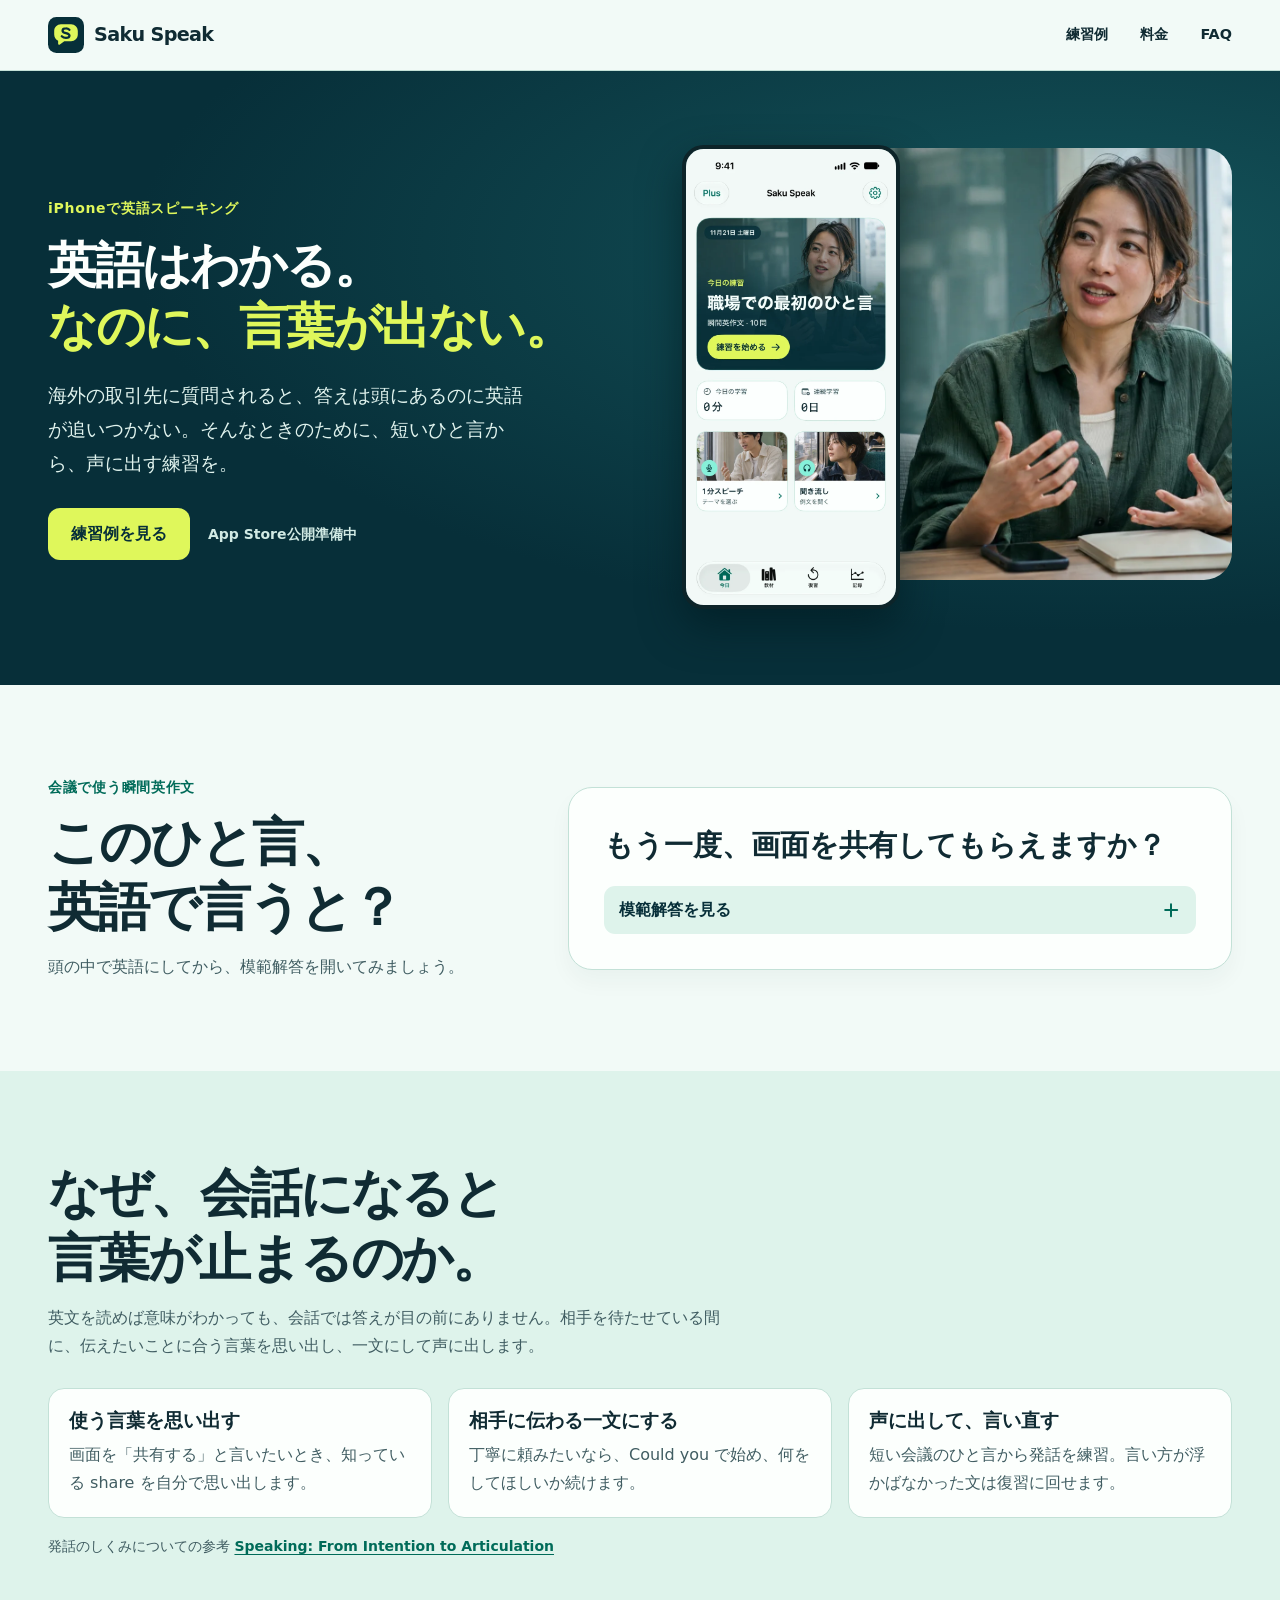
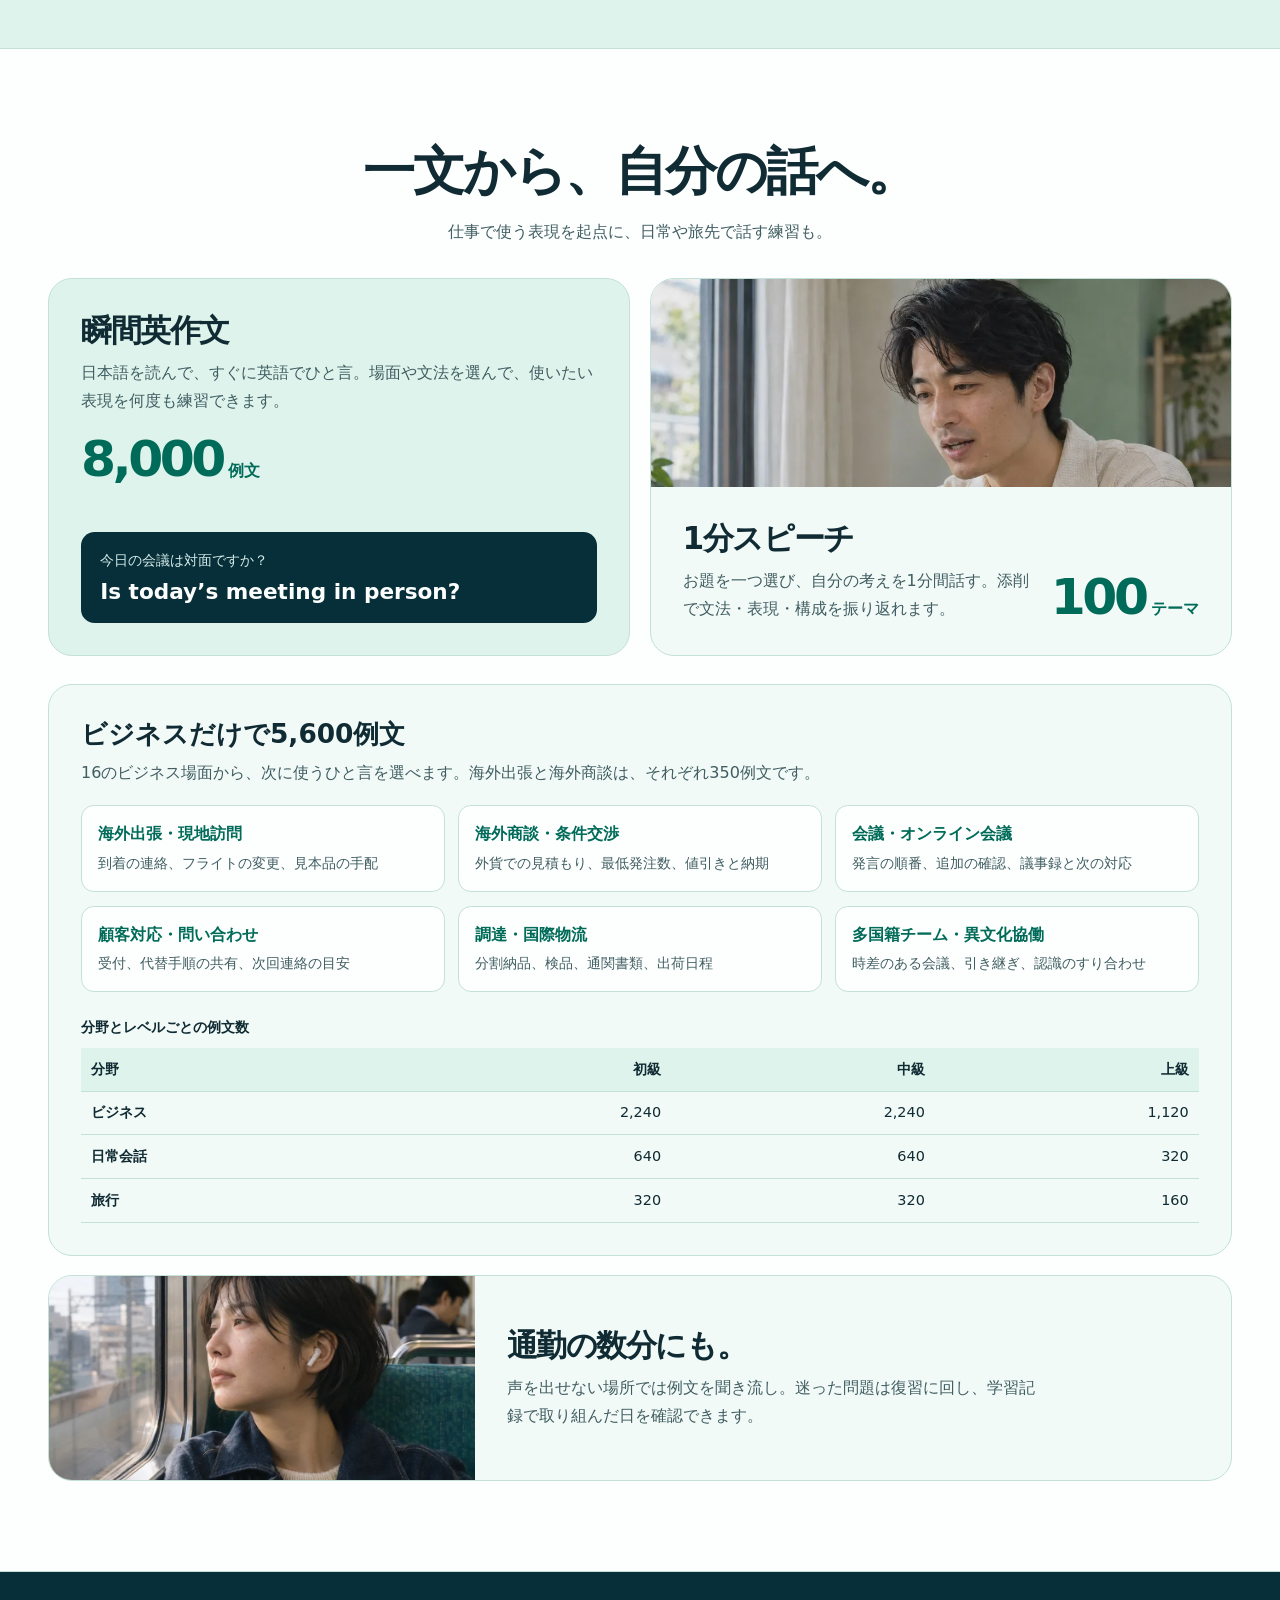
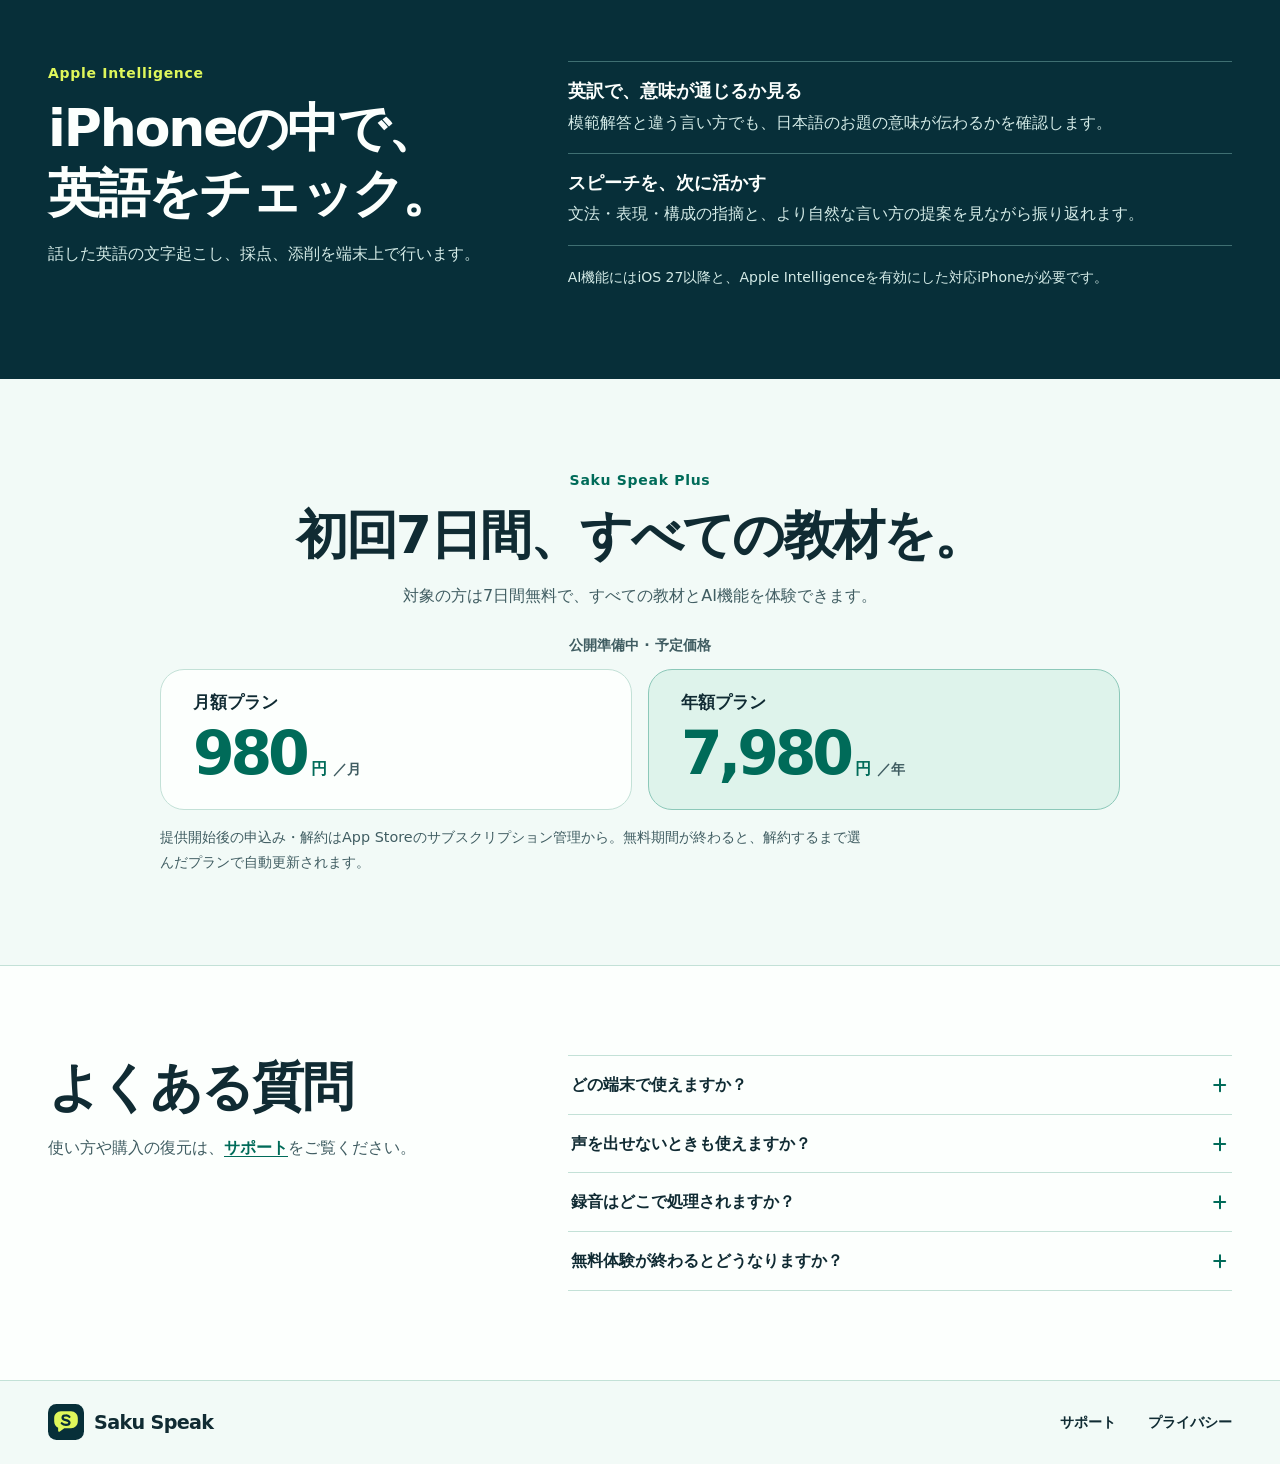
==== index.html @ 5f91d337 "Launch Saku Speak brand and support site" ====
<!doctype html>
<html lang="ja">
<head>
  <meta charset="utf-8">
  <meta name="viewport" content="width=device-width, initial-scale=1">
  <meta name="theme-color" content="#F2FAF7">
  <title>Saku Speak | iPhoneで英語スピーキング</title>
  <meta name="description" content="英語はわかるのに、言葉が出ない。瞬間英作文8,000問と1分スピーチ100テーマで、海外出張や商談のひと言を練習するiPhoneアプリ。">
  <link rel="canonical" href="https://ki-84.github.io/saku-speak-support/">
  <link rel="icon" href="assets/saku-mark.svg" type="image/svg+xml">
  <link rel="apple-touch-icon" href="assets/touch-icon.png">
  <link rel="stylesheet" href="styles.css">
  <meta property="og:type" content="website">
  <meta property="og:locale" content="ja_JP">
  <meta property="og:site_name" content="Saku Speak">
  <meta property="og:title" content="Saku Speak | 英語はわかる。なのに、言葉が出ない。">
  <meta property="og:description" content="海外出張や商談で使うひと言を、8,000例文の瞬間英作文で練習。">
  <meta property="og:url" content="https://ki-84.github.io/saku-speak-support/">
  <meta property="og:image" content="https://ki-84.github.io/saku-speak-support/assets/share.jpg">
  <meta property="og:image:width" content="1200">
  <meta property="og:image:height" content="630">
  <meta property="og:image:alt" content="Saku Speakのロゴと会議の写真。英語はわかる。なのに、言葉が出ない。">
  <meta name="twitter:card" content="summary_large_image">
</head>
<body>
  <a class="skip-link" href="#main">本文へ</a>
  <header class="site-header">
    <div class="wrap header-inner">
      <a class="wordmark" href="./" lang="en" aria-current="page">
        <img src="assets/saku-mark.svg" width="36" height="36" alt="">
        Saku Speak
      </a>
      <nav class="site-nav" aria-label="メイン">
        <a href="#practice">練習例</a>
        <a href="#plans">料金</a>
        <a href="#faq">FAQ</a>
      </nav>
    </div>
  </header>

  <main id="main" tabindex="-1">
    <section class="hero" aria-labelledby="hero-title">
      <div class="wrap hero-inner">
        <div class="hero-copy">
          <p class="eyebrow">iPhoneで英語スピーキング</p>
          <h1 id="hero-title"><span>英語はわかる。</span><span class="hero-accent">なのに、言葉が出ない。</span></h1>
          <p class="hero-lede">海外の取引先に質問されると、答えは頭にあるのに英語が追いつかない。そんなときのために、短いひと言から、声に出す練習を。</p>
          <div class="hero-action">
            <a class="button button-lime" href="#practice">練習例を見る</a>
            <span class="release-note">App Store公開準備中</span>
          </div>
        </div>
        <figure class="hero-visual">
          <div class="hero-photo">
            <img src="assets/meeting.webp" width="1440" height="960" fetchpriority="high" alt="会議で同僚に話しかける女性">
          </div>
          <img class="hero-screen" src="assets/app-home.webp" width="680" height="1478" alt="Saku Speakのホーム画面には、瞬間英作文、1分スピーチ、聞き流しが並びます。">
        </figure>
      </div>
    </section>

    <section class="section wrap practice" id="practice" aria-labelledby="practice-title">
      <div class="section-copy">
        <p class="eyebrow">会議で使う瞬間英作文</p>
        <h2 id="practice-title">このひと言、<br>英語で言うと？</h2>
        <p>頭の中で英語にしてから、模範解答を開いてみましょう。</p>
      </div>
      <div class="prompt-card">
        <p class="prompt-question">もう一度、画面を共有してもらえますか？</p>
        <details class="practice-answer">
          <summary>
            <span class="answer-show">模範解答を見る</span>
            <span class="answer-hide">模範解答を閉じる</span>
            <span class="disclosure-icon" aria-hidden="true"></span>
          </summary>
          <div class="answer-body">
            <p class="answer-english" lang="en">Could you share your screen again?</p>
            <p><span lang="en">Could you</span> で、相手に丁寧にお願いできます。</p>
          </div>
        </details>
      </div>
    </section>

    <section class="barrier section" aria-labelledby="barrier-title">
      <div class="wrap">
        <div class="section-copy">
          <h2 id="barrier-title">なぜ、会話になると<br>言葉が止まるのか。</h2>
          <p>英文を読めば意味がわかっても、会話では答えが目の前にありません。相手を待たせている間に、伝えたいことに合う言葉を思い出し、一文にして声に出します。</p>
        </div>
        <ol class="speaking-steps" role="list">
          <li>
            <h3>使う言葉を思い出す</h3>
            <p>画面を「共有する」と言いたいとき、知っている <span lang="en">share</span> を自分で思い出します。</p>
          </li>
          <li>
            <h3>相手に伝わる一文にする</h3>
            <p>丁寧に頼みたいなら、<span lang="en">Could you</span> で始め、何をしてほしいか続けます。</p>
          </li>
          <li>
            <h3>声に出して、言い直す</h3>
            <p>短い会議のひと言から発話を練習。言い方が浮かばなかった文は復習に回せます。</p>
          </li>
        </ol>
        <p class="reading-note">発話のしくみについての参考 <a class="text-link" href="https://mitpress.mit.edu/9780262620895/speaking/" lang="en">Speaking: From Intention to Articulation</a></p>
      </div>
    </section>

    <section class="training section" aria-labelledby="training-title">
      <div class="wrap">
        <div class="section-copy centered">
          <h2 id="training-title">一文から、自分の話へ。</h2>
          <p>仕事で使う表現を起点に、日常や旅先で話す練習も。</p>
        </div>
        <div class="training-grid">
          <article class="training-card drill-card">
            <div class="training-content">
              <h3>瞬間英作文</h3>
              <p>日本語を読んで、すぐに英語でひと言。場面や文法を選んで、使いたい表現を何度も練習できます。</p>
              <p class="training-count"><strong>8,000</strong> 例文</p>
            </div>
            <div class="line-example">
              <p>今日の会議は対面ですか？</p>
              <p lang="en">Is today’s meeting in person?</p>
            </div>
          </article>
          <article class="training-card speech-card">
            <img src="assets/speech.webp" width="1000" height="1000" loading="lazy" alt="自宅でスマートフォンに向かって話す男性">
            <div class="training-content">
              <div>
                <h3>1分スピーチ</h3>
                <p>お題を一つ選び、自分の考えを1分間話す。添削で文法・表現・構成を振り返れます。</p>
              </div>
              <p class="training-count"><strong>100</strong> テーマ</p>
            </div>
          </article>
        </div>

        <section class="scene-overview" aria-labelledby="scenes-title">
          <h3 id="scenes-title">ビジネスだけで5,600例文</h3>
          <p>16のビジネス場面から、次に使うひと言を選べます。海外出張と海外商談は、それぞれ350例文です。</p>
          <dl class="scene-grid">
            <div>
              <dt>海外出張・現地訪問</dt>
              <dd>到着の連絡、フライトの変更、見本品の手配</dd>
            </div>
            <div>
              <dt>海外商談・条件交渉</dt>
              <dd>外貨での見積もり、最低発注数、値引きと納期</dd>
            </div>
            <div>
              <dt>会議・オンライン会議</dt>
              <dd>発言の順番、追加の確認、議事録と次の対応</dd>
            </div>
            <div>
              <dt>顧客対応・問い合わせ</dt>
              <dd>受付、代替手順の共有、次回連絡の目安</dd>
            </div>
            <div>
              <dt>調達・国際物流</dt>
              <dd>分割納品、検品、通関書類、出荷日程</dd>
            </div>
            <div>
              <dt>多国籍チーム・異文化協働</dt>
              <dd>時差のある会議、引き継ぎ、認識のすり合わせ</dd>
            </div>
          </dl>
          <table class="level-table">
            <caption>分野とレベルごとの例文数</caption>
            <thead><tr><th scope="col">分野</th><th scope="col">初級</th><th scope="col">中級</th><th scope="col">上級</th></tr></thead>
            <tbody>
              <tr><th scope="row">ビジネス</th><td>2,240</td><td>2,240</td><td>1,120</td></tr>
              <tr><th scope="row">日常会話</th><td>640</td><td>640</td><td>320</td></tr>
              <tr><th scope="row">旅行</th><td>320</td><td>320</td><td>160</td></tr>
            </tbody>
          </table>
        </section>

        <article class="habit">
          <img src="assets/commute.webp" width="1000" height="667" loading="lazy" alt="電車でイヤホンをつけて外を眺める女性">
          <div class="habit-copy">
            <h3>通勤の数分にも。</h3>
            <p>声を出せない場所では例文を聞き流し。迷った問題は復習に回し、学習記録で取り組んだ日を確認できます。</p>
          </div>
        </article>
      </div>
    </section>

    <section class="on-device section" aria-labelledby="ai-title">
      <div class="wrap on-device-inner">
        <div class="section-copy">
          <p class="eyebrow">Apple Intelligence</p>
          <h2 id="ai-title">iPhoneの中で、<br>英語をチェック。</h2>
          <p>話した英語の文字起こし、採点、添削を端末上で行います。</p>
        </div>
        <div class="ai-details">
          <div>
            <h3>英訳で、意味が通じるか見る</h3>
            <p>模範解答と違う言い方でも、日本語のお題の意味が伝わるかを確認します。</p>
          </div>
          <div>
            <h3>スピーチを、次に活かす</h3>
            <p>文法・表現・構成の指摘と、より自然な言い方の提案を見ながら振り返れます。</p>
          </div>
          <p class="ai-requirement">AI機能にはiOS 27以降と、Apple Intelligenceを有効にした対応iPhoneが必要です。</p>
        </div>
      </div>
    </section>

    <section class="section wrap plans" id="plans" aria-labelledby="plans-title">
      <div class="section-copy centered">
        <p class="eyebrow" lang="en">Saku Speak Plus</p>
        <h2 id="plans-title">初回7日間、すべての教材を。</h2>
        <p>対象の方は7日間無料で、すべての教材とAI機能を体験できます。</p>
      </div>
      <p class="plan-status">公開準備中 · 予定価格</p>
      <div class="plan-grid">
        <article class="plan-card">
          <h3>月額プラン</h3>
          <p><strong>980</strong> 円 <span>／月</span></p>
        </article>
        <article class="plan-card">
          <h3>年額プラン</h3>
          <p><strong>7,980</strong> 円 <span>／年</span></p>
        </article>
      </div>
      <p class="plan-note">提供開始後の申込み・解約はApp Storeのサブスクリプション管理から。無料期間が終わると、解約するまで選んだプランで自動更新されます。</p>
    </section>

    <section class="faq section" id="faq" aria-labelledby="faq-title">
      <div class="wrap faq-inner">
        <div class="section-copy">
          <h2 id="faq-title">よくある質問</h2>
          <p>使い方や購入の復元は、<a class="text-link" href="support.html">サポート</a>をご覧ください。</p>
        </div>
        <div class="questions">
          <details>
            <summary>どの端末で使えますか？<span class="disclosure-icon" aria-hidden="true"></span></summary>
            <p>iOS 27以降のiPhone向けです。AIによる採点・添削を使うには、対応するiPhoneでApple Intelligenceを有効にしてください。</p>
          </details>
          <details>
            <summary>声を出せないときも使えますか？<span class="disclosure-icon" aria-hidden="true"></span></summary>
            <p>瞬間英作文は手入力でも練習できます。聞き流しでは、日本語と英語の例文を続けて再生できます。</p>
          </details>
          <details>
            <summary>録音はどこで処理されますか？<span class="disclosure-icon" aria-hidden="true"></span></summary>
            <p>文字起こしとAIによる添削はiPhone上で行います。スピーチ録音の再生・削除は学習記録から行えます。詳しくは<a class="text-link" href="privacy.html">プライバシー</a>をご覧ください。</p>
          </details>
          <details>
            <summary>無料体験が終わるとどうなりますか？<span class="disclosure-icon" aria-hidden="true"></span></summary>
            <p>無料期間の終了後は、選択したプランに自動で移行します。プランの確認と解約はiPhoneのサブスクリプション管理から行えます。</p>
          </details>
        </div>
      </div>
    </section>
  </main>

  <footer class="site-footer">
    <div class="wrap footer-inner">
      <a class="wordmark" href="./" lang="en">
        <img src="assets/saku-mark.svg" width="36" height="36" alt="">
        Saku Speak
      </a>
      <nav class="footer-nav" aria-label="フッター">
        <a href="support.html">サポート</a>
        <a href="privacy.html">プライバシー</a>
      </nav>
    </div>
  </footer>
</body>
</html>
---- styles.css ----
:root {
  color-scheme: light;
  --paper: #f2faf7;
  --white: #fcfffd;
  --ink: #102b33;
  --muted: #405d62;
  --dark: #072f39;
  --accent: #006b59;
  --lime: #dff75b;
  --mint: #def3eb;
  --line: #c3e1d7;
  --radius: 1.5rem;
  font-family: system-ui, -apple-system, "Hiragino Sans", "Yu Gothic", Meiryo, sans-serif;
  line-height: 1.75;
  color: var(--ink);
  background: var(--paper);
  -webkit-text-size-adjust: 100%;
}

*, *::before, *::after { box-sizing: border-box; }
body, h1, h2, h3, p, figure { margin: 0; }
img { display: block; max-width: 100%; height: auto; }
a { color: inherit; }
h1, h2, h3 { line-height: 1.25; overflow-wrap: anywhere; }
section[id], #main { scroll-margin-top: 5.5rem; }
main:focus { outline: none; }
:focus-visible { outline: 3px solid var(--accent); outline-offset: 4px; }

.wrap { width: min(74rem, calc(100% - 5rem)); margin-inline: auto; }
.section { padding-block: clamp(3.5rem, 7vw, 6.5rem); }
.site-header {
  position: sticky;
  top: 0;
  z-index: 5;
  background: var(--paper);
  border-bottom: 1px solid var(--line);
}
.header-inner, .footer-inner {
  display: flex;
  align-items: center;
  justify-content: space-between;
  gap: 1.25rem;
  min-height: 4.375rem;
}
.wordmark { display: inline-flex; align-items: center; gap: .625rem; font-size: 1.2rem; font-weight: 800; letter-spacing: -.035em; text-decoration: none; white-space: nowrap; }
.wordmark img { flex: 0 0 auto; }
.site-nav, .footer-nav { display: flex; align-items: center; gap: clamp(.85rem, 3vw, 2rem); }
.site-nav a, .footer-nav a {
  display: inline-flex;
  align-items: center;
  min-height: 44px;
  font-size: .9rem;
  font-weight: 700;
  white-space: nowrap;
  text-decoration: none;
}
.site-nav a:hover, .footer-nav a:hover, .text-link:hover { color: var(--accent); text-decoration: underline; text-underline-offset: .23em; }
.text-link { color: var(--accent); font-weight: 650; text-underline-offset: .2em; }
.skip-link { position: fixed; top: .6rem; left: .6rem; z-index: 10; padding: .55rem 1rem; background: var(--white); color: var(--ink); border-radius: .5rem; transform: translateY(calc(-100% - 1rem)); }
.skip-link:focus { transform: none; }

.hero {
  color: var(--white);
  background: radial-gradient(ellipse at 85% 29%, #14535a 0, var(--dark) 62%);
  overflow: clip;
}
.hero-inner {
  display: grid;
  grid-template-columns: 1.06fr 1fr;
  align-items: center;
  gap: clamp(1.5rem, 4vw, 4.25rem);
  padding-block: clamp(3.5rem, 6vw, 5.25rem);
}
.eyebrow { color: var(--accent); font-size: .875rem; font-weight: 700; letter-spacing: .05em; }
.hero .eyebrow, .on-device .eyebrow { color: var(--lime); }
.hero h1 { margin-top: .9rem; font-size: clamp(2.05rem, 3.8vw, 3.3rem); font-weight: 740; letter-spacing: -.04em; line-height: 1.25; }
.hero h1 span { display: block; }
.hero-accent { color: var(--lime); }
.hero-lede { margin-top: 1.35rem; max-width: 30rem; color: #e0f3ee; line-height: 1.85; font-size: clamp(1rem, 1.45vw, 1.19rem); }
.hero-action { display: flex; align-items: center; flex-wrap: wrap; gap: .75rem 1.1rem; margin-top: 1.65rem; }
.button { display: inline-flex; min-height: 3.25rem; align-items: center; justify-content: center; padding: .65rem 1.45rem; border-radius: .75rem; font-weight: 800; text-decoration: none; }
.button-lime { background: var(--lime); color: var(--dark); }
.button-lime:hover { background: #ecff95; }
.hero :focus-visible { outline-color: var(--lime); }
.release-note { color: #d1eae4; font-size: .875rem; font-weight: 600; }
.hero-visual { position: relative; height: clamp(24rem, 36vw, 31.75rem); }
.hero-photo { overflow: hidden; position: absolute; inset: 0 0 1.8rem 12%; border-radius: 1.75rem; background: #14464b; }
.hero-photo img { width: 100%; height: 100%; object-fit: cover; object-position: 71% 44%; }
.hero-screen {
  position: absolute;
  bottom: 0;
  left: 0;
  width: min(42%, 13.6rem);
  background: var(--paper);
  border: 4px solid #0d2429;
  border-radius: 1.35rem;
  box-shadow: 0 1.1rem 2.5rem #001c22a8;
}

.section-copy h2 { font-size: clamp(1.9rem, 4.1vw, 3.25rem); font-weight: 740; letter-spacing: -.04em; }
.section-copy .eyebrow { margin-bottom: .65rem; }
.section-copy p:not(.eyebrow) { margin-top: .85rem; color: var(--muted); max-width: 35rem; }
.centered { text-align: center; margin-inline: auto; }
.centered p { margin-inline: auto; }
.practice, .on-device-inner, .faq-inner { display: grid; align-items: start; grid-template-columns: .8fr 1.2fr; gap: clamp(1.4rem, 6vw, 5rem); }
.practice { align-items: center; }
.prompt-card { background: var(--white); border: 1px solid var(--line); border-radius: var(--radius); padding: clamp(1.2rem, 4vw, 2.2rem); box-shadow: 0 .75rem 1.4rem #07372d0a; }
.prompt-question { font-size: clamp(1.2rem, 2.45vw, 1.8rem); font-weight: 750; line-height: 1.55; }
.practice-answer { margin-top: 1.15rem; }
summary { list-style: none; cursor: pointer; }
summary::-webkit-details-marker { display: none; }
.practice-answer summary, .questions summary { display: flex; align-items: center; justify-content: space-between; gap: 1rem; }
.practice-answer summary { min-height: 3rem; padding: .55rem .95rem; border-radius: .7rem; background: var(--mint); color: var(--dark); font-weight: 750; }
.practice-answer summary:hover { background: #d0ede2; }
.answer-hide, details[open] .answer-show { display: none; }
details[open] .answer-hide { display: inline; }
.answer-body { margin-top: 1rem; color: var(--muted); }
.answer-body .answer-english { margin-bottom: .28rem; color: var(--ink); font-size: clamp(1.15rem, 2.6vw, 1.55rem); font-weight: 750; line-height: 1.4; }
.disclosure-icon { flex: 0 0 1.15rem; width: 1.15rem; height: 1.15rem; color: var(--accent); position: relative; }
.disclosure-icon::before, .disclosure-icon::after { content: ""; position: absolute; top: 50%; left: 50%; width: .85rem; height: 2px; transform: translate(-50%, -50%); background: currentColor; border-radius: 2px; }
.disclosure-icon::after { transform: translate(-50%, -50%) rotate(90deg); }
details[open] .disclosure-icon::after { display: none; }

.barrier { background: var(--mint); }
.barrier .section-copy p:not(.eyebrow) { max-width: 42rem; }
.speaking-steps { display: grid; grid-template-columns: repeat(3, 1fr); gap: 1rem; padding: 0; margin: 1.75rem 0 0; list-style: none; }
.speaking-steps li { padding: 1.25rem; background: var(--white); border: 1px solid var(--line); border-radius: 1rem; }
.speaking-steps h3 { font-size: 1.2rem; font-weight: 750; }
.speaking-steps p { margin-top: .5rem; color: var(--muted); }
.reading-note { margin-top: 1rem; color: var(--muted); font-size: .875rem; }

.training, .faq { background: var(--white); border-block: 1px solid var(--line); }
.training-grid { display: grid; grid-template-columns: 1fr 1fr; gap: 1.2rem; margin-top: 2rem; }
.training-card { border: 1px solid var(--line); border-radius: var(--radius); overflow: hidden; }
.drill-card { display: flex; flex-direction: column; justify-content: space-between; background: var(--mint); }
.training-content, .habit-copy { padding: clamp(1.25rem, 3.4vw, 2rem); }
.training-content h3, .habit h3 { font-size: clamp(1.35rem, 2.5vw, 1.95rem); font-weight: 800; letter-spacing: -.045em; }
.training-content p:not(.training-count), .habit p { margin-top: .6rem; color: var(--muted); }
.training-count { margin-top: 1.15rem; color: var(--accent); font-weight: 800; white-space: nowrap; }
.training-count strong { font-size: clamp(2rem, 4.2vw, 3.15rem); letter-spacing: -.07em; line-height: 1; }
.line-example { margin: 0 clamp(1.25rem, 3.4vw, 2rem) clamp(1.25rem, 3.4vw, 2rem); padding: 1rem 1.2rem; border-radius: .85rem; color: var(--white); background: var(--dark); }
.line-example p:first-child { color: #d6edeb; font-size: .875rem; }
.line-example [lang="en"] { margin-top: .28rem; font-weight: 750; font-size: clamp(1.1rem, 2vw, 1.35rem); line-height: 1.4; }
.speech-card { background: var(--paper); }
.speech-card > img { width: 100%; height: 13rem; object-fit: cover; object-position: 50% 16%; }
.speech-card .training-content { display: flex; justify-content: space-between; align-items: end; gap: 1.25rem; }
.habit { display: grid; grid-template-columns: .72fr 1.28fr; align-items: center; margin-top: 1.2rem; background: var(--paper); border: 1px solid var(--line); border-radius: var(--radius); overflow: hidden; }
.habit img { width: 100%; height: 12.75rem; object-fit: cover; object-position: 58% 42%; }
.habit-copy { max-width: 37rem; }
.scene-overview {
  margin-top: 1.75rem;
  padding: clamp(1.25rem, 3.4vw, 2rem);
  border: 1px solid var(--line);
  border-radius: var(--radius);
  background: var(--paper);
}
.scene-overview h3 { font-size: clamp(1.25rem, 3vw, 1.65rem); }
.scene-overview > p { color: var(--muted); margin-top: .55rem; }
.scene-grid { display: grid; grid-template-columns: repeat(3, 1fr); gap: .85rem; margin: 1.15rem 0 0; }
.scene-grid > div { padding: 1rem; border: 1px solid var(--line); border-radius: .8rem; background: var(--white); }
.scene-grid dt { color: var(--accent); font-weight: 800; line-height: 1.45; }
.scene-grid dd { margin: .4rem 0 0; color: var(--muted); font-size: .9rem; line-height: 1.6; }
.level-table { margin-top: 1.4rem; width: 100%; border-collapse: collapse; font-size: .9rem; font-variant-numeric: tabular-nums; }
.level-table caption { margin-bottom: .5rem; text-align: left; font-weight: 750; }
.level-table thead { background: var(--mint); }
.level-table :is(th, td) { padding: .55rem .65rem; text-align: right; border-bottom: 1px solid var(--line); }
.level-table th:first-child { text-align: left; }

.on-device { background: var(--dark); color: var(--white); }
.on-device .section-copy p:not(.eyebrow), .ai-details p { color: #d4ebe7; }
.ai-details { border-top: 1px solid #81b9b575; }
.ai-details > div { padding: 1.05rem 0; border-bottom: 1px solid #81b9b575; }
.ai-details h3 { font-size: 1.15rem; }
.ai-details p { margin-top: .4rem; }
.ai-details .ai-requirement { font-size: .875rem; margin-top: 1.15rem; }
.plans { max-width: 60rem; }
.plan-status { text-align: center; margin-block: 1.45rem .7rem; color: var(--muted); font-weight: 700; font-size: .9rem; }
.plan-grid { display: grid; grid-template-columns: 1fr 1fr; gap: 1rem; }
.plan-card { padding: 1.35rem clamp(1rem, 4vw, 2rem); border: 1px solid var(--line); border-radius: var(--radius); background: var(--white); }
.plan-card:last-child { background: var(--mint); border-color: #8cc8b9; }
.plan-card h3 { font-size: 1.05rem; }
.plan-card p { color: var(--accent); font-weight: 750; margin-top: .35rem; white-space: nowrap; }
.plan-card strong { font-size: clamp(2rem, 5vw, 3.75rem); line-height: 1.15; letter-spacing: -.07em; }
.plan-card span, .plan-note { color: var(--muted); font-size: .9rem; }
.plan-note { margin-top: .9rem; max-width: 44rem; }

.questions { border-top: 1px solid var(--line); }
.questions details { border-bottom: 1px solid var(--line); }
.questions summary { min-height: 3.6rem; padding: .9rem .2rem; font-weight: 750; }
.questions summary:hover { color: var(--accent); }
.questions details > p { color: var(--muted); padding: 0 1.35rem 1.05rem .2rem; }
.site-footer { background: var(--paper); padding-block: 1.2rem; }
.site-footer .footer-inner { min-height: 0; }

.document-page { max-width: 48rem; }
.document-page h1 { font-size: clamp(1.9rem, 5.8vw, 3.3rem); font-weight: 820; letter-spacing: -.05em; }
.document-page header > p, .document-page section > p { margin-top: .65rem; color: var(--muted); }
.document-page section { margin-top: 1.75rem; padding-top: 1.5rem; border-top: 1px solid var(--line); }
.document-page h2 { font-size: 1.25rem; }
.document-page + .site-footer, body:has(.document-page) .site-footer { border-top: 1px solid var(--line); }

@media (max-width: 940px) {
  .wrap { width: calc(100% - 3rem); }
  .speech-card .training-content { display: block; }
}

@media (max-width: 700px) {
  .wrap { width: calc(100% - 2.25rem); }
  .header-inner { min-height: 3.65rem; gap: .6rem; }
  .wordmark { font-size: 1.05rem; gap: .4rem; }
  .wordmark img { width: 31px; height: 31px; }
  .site-nav { gap: .85rem; }
  .site-nav a { font-size: .875rem; }
  .hero-inner { grid-template-columns: 1fr; padding-block: 2.6rem 2.15rem; gap: 1.65rem; }
  .hero h1 { font-size: clamp(1.65rem, 8.1vw, 3.3rem); }
  .hero-lede, .hero-action { margin-top: 1rem; }
  .hero-visual { width: min(100%, 27rem); margin-inline: auto; height: auto; aspect-ratio: 1.14; }
  .hero-screen { width: 39%; border-width: 3px; border-radius: 1rem; }
  .hero-photo { inset: 0 0 .9rem 10%; border-radius: 1.2rem; }
  .practice, .on-device-inner, .faq-inner, .training-grid { grid-template-columns: 1fr; gap: 1.2rem; }
  .section-copy.centered { text-align: left; }
  .centered p { margin-inline: 0; }
  .training-grid { margin-top: 1.25rem; }
  .speech-card > img { height: clamp(10rem, 40vw, 14rem); }
  .habit img { height: 100%; min-height: 10rem; }
  .habit { grid-template-columns: .72fr 1.28fr; align-items: stretch; }
  .plans .plan-status { text-align: left; }
  .speaking-steps { grid-template-columns: 1fr; gap: .55rem; }
  .scene-grid { grid-template-columns: 1fr; gap: .55rem; }
}

@media (max-width: 390px) {
  .habit { grid-template-columns: 1fr; }
  .habit img { height: 9.5rem; min-height: 0; }
  .plan-grid { gap: .6rem; }
  .plan-card { padding-inline: .8rem; border-radius: .85rem; }
  .plan-card strong { font-size: 1.75rem; }
  .footer-inner { flex-wrap: wrap; gap: .35rem 1.25rem; }
}

@media (max-width: 350px) {
  .wrap { width: calc(100% - 1.75rem); }
  .site-nav { gap: .6rem; }
  .plan-grid { grid-template-columns: 1fr; }
  .level-table :is(th, td) { padding-inline: .35rem; }
}
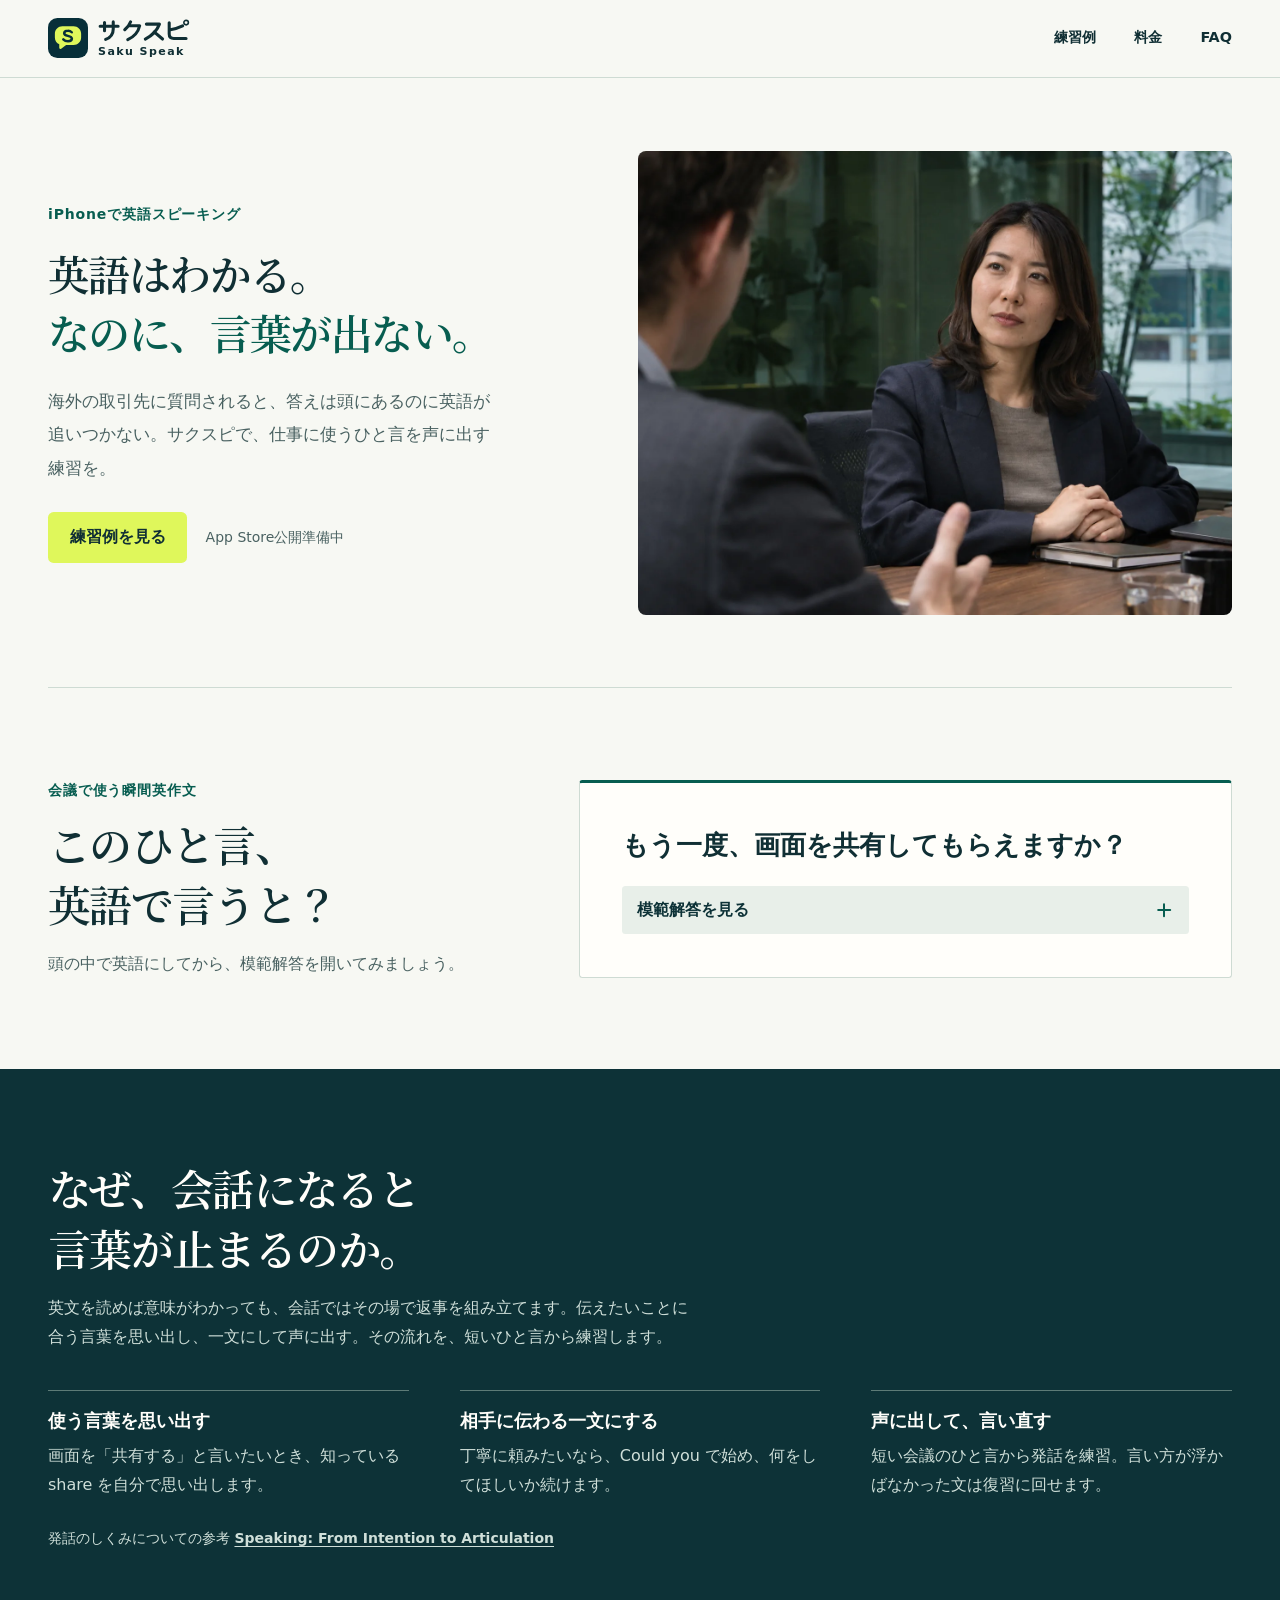
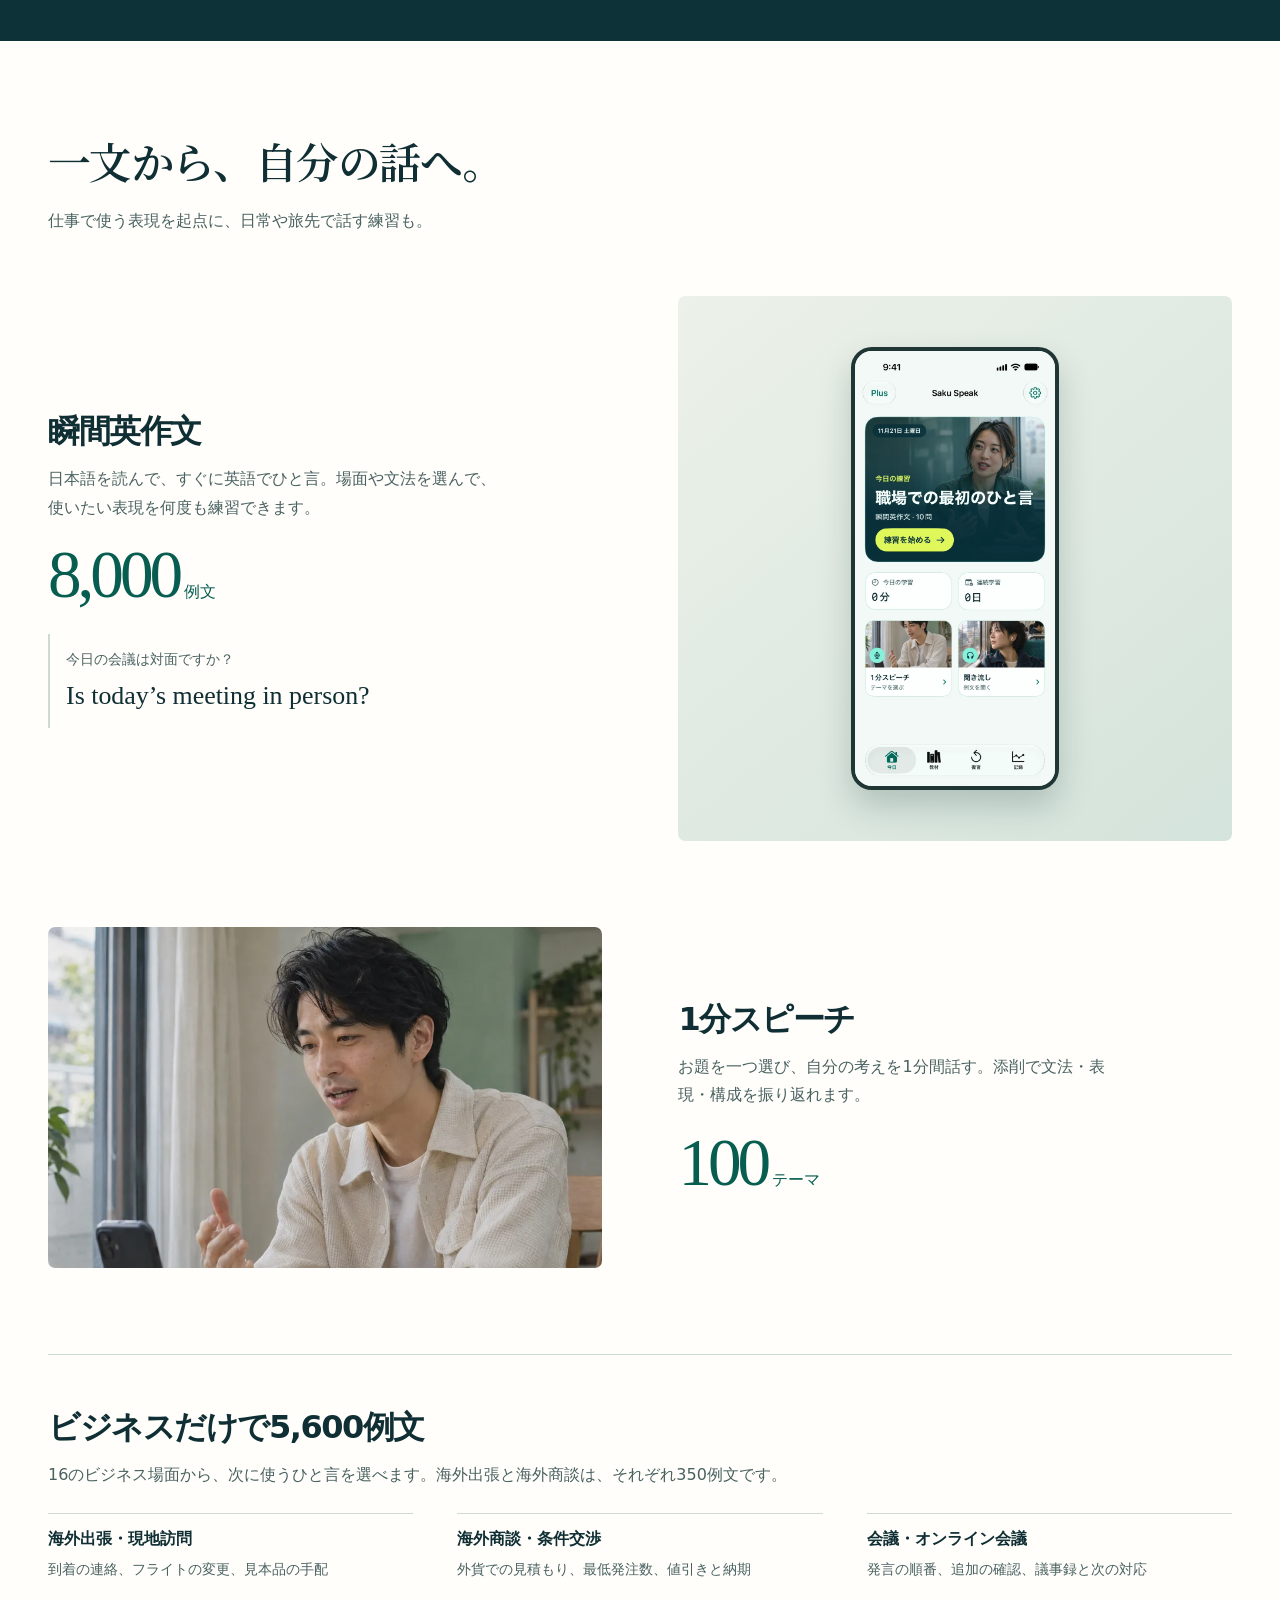
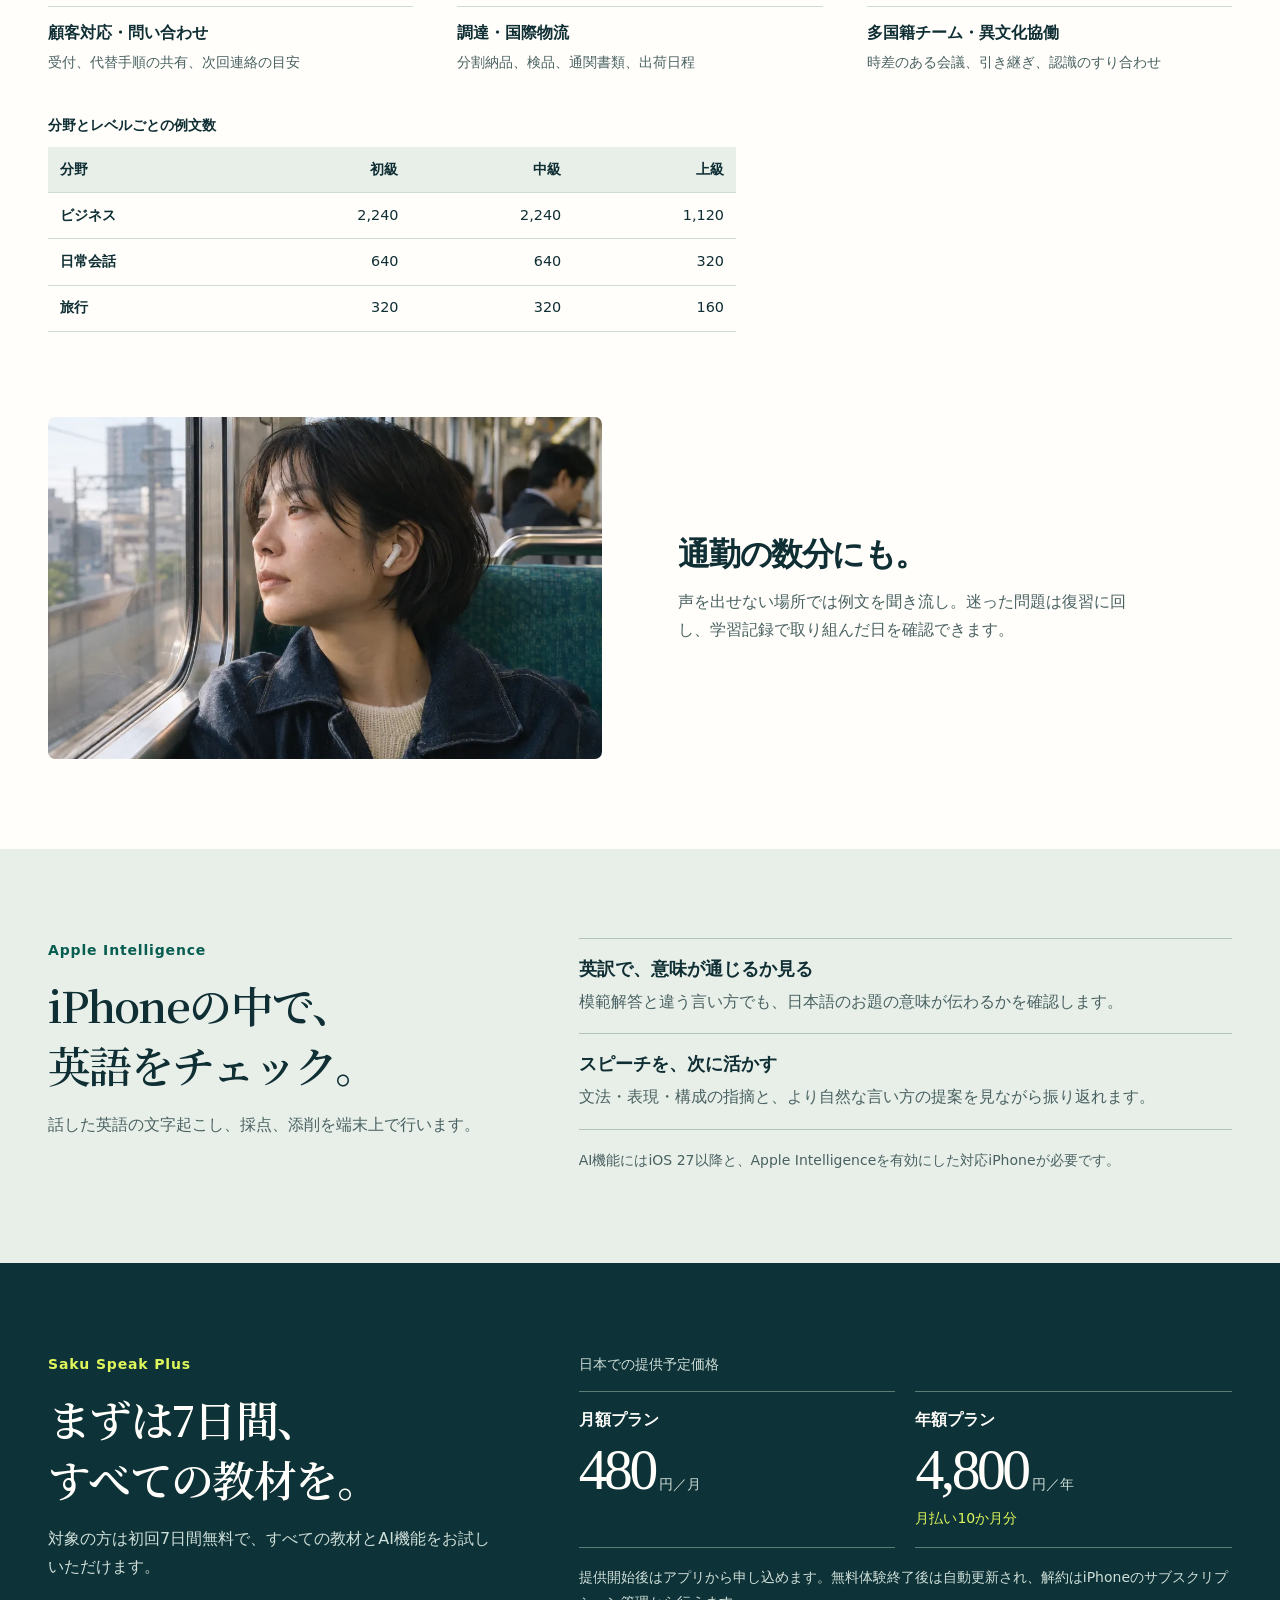
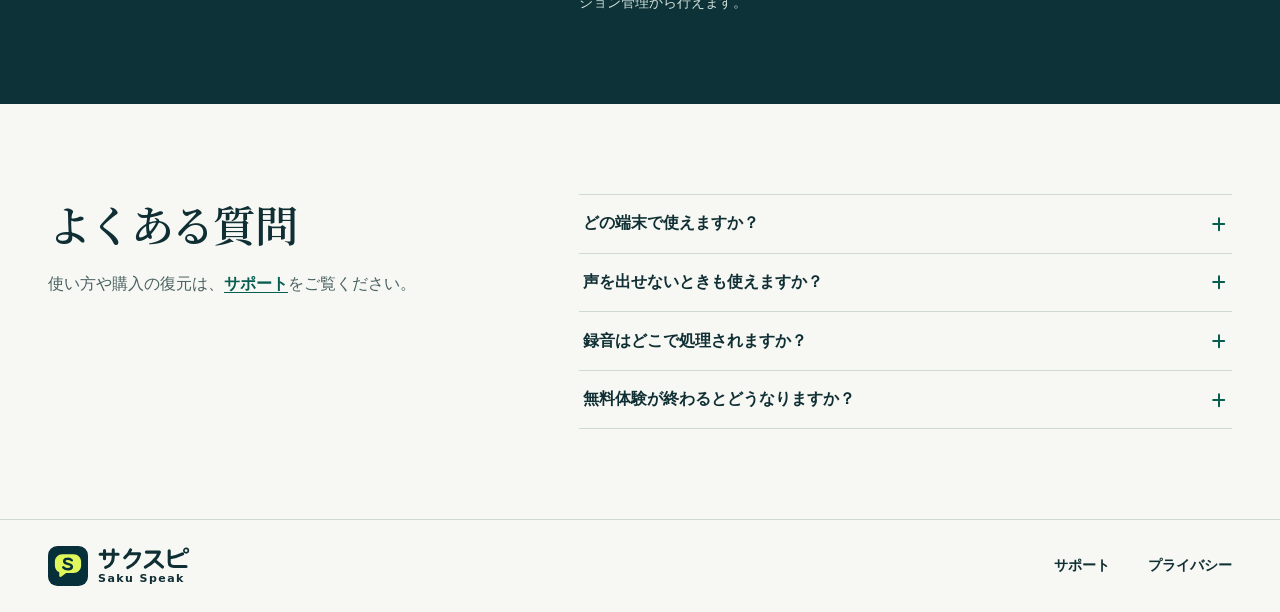
==== commit 11b23891: "Refine Sakusupi branding and lower Plus pricing" ====
--- a/index.html
+++ b/index.html
@@ -3,32 +3,36 @@
 <head>
   <meta charset="utf-8">
   <meta name="viewport" content="width=device-width, initial-scale=1">
-  <meta name="theme-color" content="#F2FAF7">
-  <title>Saku Speak | iPhoneで英語スピーキング</title>
-  <meta name="description" content="英語はわかるのに、言葉が出ない。瞬間英作文8,000問と1分スピーチ100テーマで、海外出張や商談のひと言を練習するiPhoneアプリ。">
+  <meta name="theme-color" content="#F7F8F3">
+  <title>サクスピ Saku Speak | iPhoneで英語スピーキング</title>
+  <meta name="description" content="英語はわかるのに、言葉が出ない。サクスピは瞬間英作文8,000問と1分スピーチで、海外出張や商談のひと言を練習するiPhoneアプリです。">
   <link rel="canonical" href="https://ki-84.github.io/saku-speak-support/">
   <link rel="icon" href="assets/saku-mark.svg" type="image/svg+xml">
   <link rel="apple-touch-icon" href="assets/touch-icon.png">
-  <link rel="stylesheet" href="styles.css">
+  <link rel="preload" href="assets/serif-headings.woff2" as="font" type="font/woff2" crossorigin>
+  <link rel="stylesheet" href="styles.css?v=2">
   <meta property="og:type" content="website">
   <meta property="og:locale" content="ja_JP">
-  <meta property="og:site_name" content="Saku Speak">
-  <meta property="og:title" content="Saku Speak | 英語はわかる。なのに、言葉が出ない。">
+  <meta property="og:site_name" content="サクスピ Saku Speak">
+  <meta property="og:title" content="サクスピ | 英語はわかる。なのに、言葉が出ない。">
   <meta property="og:description" content="海外出張や商談で使うひと言を、8,000例文の瞬間英作文で練習。">
   <meta property="og:url" content="https://ki-84.github.io/saku-speak-support/">
-  <meta property="og:image" content="https://ki-84.github.io/saku-speak-support/assets/share.jpg">
+  <meta property="og:image" content="https://ki-84.github.io/saku-speak-support/assets/share-editorial.jpg">
   <meta property="og:image:width" content="1200">
   <meta property="og:image:height" content="630">
-  <meta property="og:image:alt" content="Saku Speakのロゴと会議の写真。英語はわかる。なのに、言葉が出ない。">
+  <meta property="og:image:alt" content="サクスピのロゴと商談の写真。英語はわかる。なのに、言葉が出ない。">
   <meta name="twitter:card" content="summary_large_image">
 </head>
 <body>
   <a class="skip-link" href="#main">本文へ</a>
   <header class="site-header">
     <div class="wrap header-inner">
-      <a class="wordmark" href="./" lang="en" aria-current="page">
-        <img src="assets/saku-mark.svg" width="36" height="36" alt="">
-        Saku Speak
+      <a class="wordmark" href="./" aria-current="page">
+        <img class="brand-symbol" src="assets/saku-mark.svg" width="40" height="40" alt="">
+        <span class="brand-name">
+          <img src="assets/sakusupi-wordmark.svg" width="92" height="23" alt="サクスピ">
+          <span lang="en">Saku Speak</span>
+        </span>
       </a>
       <nav class="site-nav" aria-label="メイン">
         <a href="#practice">練習例</a>
@@ -44,18 +48,13 @@
         <div class="hero-copy">
           <p class="eyebrow">iPhoneで英語スピーキング</p>
           <h1 id="hero-title"><span>英語はわかる。</span><span class="hero-accent">なのに、言葉が出ない。</span></h1>
-          <p class="hero-lede">海外の取引先に質問されると、答えは頭にあるのに英語が追いつかない。そんなときのために、短いひと言から、声に出す練習を。</p>
+          <p class="hero-lede">海外の取引先に質問されると、答えは頭にあるのに英語が追いつかない。サクスピで、仕事に使うひと言を声に出す練習を。</p>
           <div class="hero-action">
             <a class="button button-lime" href="#practice">練習例を見る</a>
             <span class="release-note">App Store公開準備中</span>
           </div>
         </div>
-        <figure class="hero-visual">
-          <div class="hero-photo">
-            <img src="assets/meeting.webp" width="1440" height="960" fetchpriority="high" alt="会議で同僚に話しかける女性">
-          </div>
-          <img class="hero-screen" src="assets/app-home.webp" width="680" height="1478" alt="Saku Speakのホーム画面には、瞬間英作文、1分スピーチ、聞き流しが並びます。">
-        </figure>
+        <img class="hero-photo" src="assets/meeting-editorial.webp" width="1440" height="1080" fetchpriority="high" alt="会議室で取引先の話を聞く女性">
       </div>
     </section>
 
@@ -85,7 +84,7 @@
       <div class="wrap">
         <div class="section-copy">
           <h2 id="barrier-title">なぜ、会話になると<br>言葉が止まるのか。</h2>
-          <p>英文を読めば意味がわかっても、会話では答えが目の前にありません。相手を待たせている間に、伝えたいことに合う言葉を思い出し、一文にして声に出します。</p>
+          <p>英文を読めば意味がわかっても、会話ではその場で返事を組み立てます。伝えたいことに合う言葉を思い出し、一文にして声に出す。その流れを、短いひと言から練習します。</p>
         </div>
         <ol class="speaking-steps" role="list">
           <li>
@@ -107,7 +106,7 @@
 
     <section class="training section" aria-labelledby="training-title">
       <div class="wrap">
-        <div class="section-copy centered">
+        <div class="section-copy">
           <h2 id="training-title">一文から、自分の話へ。</h2>
           <p>仕事で使う表現を起点に、日常や旅先で話す練習も。</p>
         </div>
@@ -117,19 +116,20 @@
               <h3>瞬間英作文</h3>
               <p>日本語を読んで、すぐに英語でひと言。場面や文法を選んで、使いたい表現を何度も練習できます。</p>
               <p class="training-count"><strong>8,000</strong> 例文</p>
-            </div>
-            <div class="line-example">
-              <p>今日の会議は対面ですか？</p>
-              <p lang="en">Is today’s meeting in person?</p>
-            </div>
+              <div class="line-example">
+                <p>今日の会議は対面ですか？</p>
+                <p lang="en">Is today’s meeting in person?</p>
+              </div>
+            </div>
+            <figure class="app-visual">
+              <img src="assets/app-home.webp" width="680" height="1478" loading="lazy" alt="サクスピのホーム画面。瞬間英作文、1分スピーチ、聞き流しを選べます。">
+            </figure>
           </article>
           <article class="training-card speech-card">
-            <img src="assets/speech.webp" width="1000" height="1000" loading="lazy" alt="自宅でスマートフォンに向かって話す男性">
+            <img class="speech-photo" src="assets/speech.webp" width="1000" height="1000" loading="lazy" alt="自宅でスマートフォンに向かって話す男性">
             <div class="training-content">
-              <div>
-                <h3>1分スピーチ</h3>
-                <p>お題を一つ選び、自分の考えを1分間話す。添削で文法・表現・構成を振り返れます。</p>
-              </div>
+              <h3>1分スピーチ</h3>
+              <p>お題を一つ選び、自分の考えを1分間話す。添削で文法・表現・構成を振り返れます。</p>
               <p class="training-count"><strong>100</strong> テーマ</p>
             </div>
           </article>
@@ -206,24 +206,29 @@
       </div>
     </section>
 
-    <section class="section wrap plans" id="plans" aria-labelledby="plans-title">
-      <div class="section-copy centered">
-        <p class="eyebrow" lang="en">Saku Speak Plus</p>
-        <h2 id="plans-title">初回7日間、すべての教材を。</h2>
-        <p>対象の方は7日間無料で、すべての教材とAI機能を体験できます。</p>
-      </div>
-      <p class="plan-status">公開準備中 · 予定価格</p>
-      <div class="plan-grid">
-        <article class="plan-card">
-          <h3>月額プラン</h3>
-          <p><strong>980</strong> 円 <span>／月</span></p>
-        </article>
-        <article class="plan-card">
-          <h3>年額プラン</h3>
-          <p><strong>7,980</strong> 円 <span>／年</span></p>
-        </article>
-      </div>
-      <p class="plan-note">提供開始後の申込み・解約はApp Storeのサブスクリプション管理から。無料期間が終わると、解約するまで選んだプランで自動更新されます。</p>
+    <section class="section plans" id="plans" aria-labelledby="plans-title">
+      <div class="wrap plans-inner">
+        <div class="section-copy">
+          <p class="eyebrow" lang="en">Saku Speak Plus</p>
+          <h2 id="plans-title">まずは7日間、<br>すべての教材を。</h2>
+          <p>対象の方は初回7日間無料で、すべての教材とAI機能をお試しいただけます。</p>
+        </div>
+        <div>
+          <p class="plan-status">日本での提供予定価格</p>
+          <div class="plan-grid">
+            <article class="plan-card">
+              <h3>月額プラン</h3>
+              <p class="plan-price"><strong>480</strong><span> 円／月</span></p>
+            </article>
+            <article class="plan-card">
+              <h3>年額プラン</h3>
+              <p class="plan-price"><strong>4,800</strong><span> 円／年</span></p>
+              <p class="plan-comparison">月払い10か月分</p>
+            </article>
+          </div>
+          <p class="plan-note">提供開始後はアプリから申し込めます。無料体験終了後は自動更新され、解約はiPhoneのサブスクリプション管理から行えます。</p>
+        </div>
+      </div>
     </section>
 
     <section class="faq section" id="faq" aria-labelledby="faq-title">
@@ -256,9 +261,12 @@
 
   <footer class="site-footer">
     <div class="wrap footer-inner">
-      <a class="wordmark" href="./" lang="en">
-        <img src="assets/saku-mark.svg" width="36" height="36" alt="">
-        Saku Speak
+      <a class="wordmark" href="./">
+        <img class="brand-symbol" src="assets/saku-mark.svg" width="40" height="40" alt="">
+        <span class="brand-name">
+          <img src="assets/sakusupi-wordmark.svg" width="92" height="23" alt="サクスピ">
+          <span lang="en">Saku Speak</span>
+        </span>
       </a>
       <nav class="footer-nav" aria-label="フッター">
         <a href="support.html">サポート</a>
--- a/styles.css
+++ b/styles.css
@@ -1,33 +1,45 @@
+@font-face {
+  font-family: "Saku Serif";
+  src: url("assets/serif-headings.woff2") format("woff2");
+  font-weight: 600;
+  font-style: normal;
+  font-display: swap;
+}
+
 :root {
   color-scheme: light;
-  --paper: #f2faf7;
-  --white: #fcfffd;
-  --ink: #102b33;
-  --muted: #405d62;
-  --dark: #072f39;
-  --accent: #006b59;
+  --paper: #f7f8f3;
+  --white: #fffefa;
+  --ink: #102f34;
+  --muted: #496161;
+  --accent: #075d50;
+  --dark: #0d3237;
+  --on-dark: #cfdfd9;
+  --dark-line: #5d7b77;
   --lime: #dff75b;
-  --mint: #def3eb;
-  --line: #c3e1d7;
-  --radius: 1.5rem;
-  font-family: system-ui, -apple-system, "Hiragino Sans", "Yu Gothic", Meiryo, sans-serif;
-  line-height: 1.75;
+  --soft: #e8efe9;
+  --line: #cedbd3;
+  --body-font: system-ui, -apple-system, "Hiragino Sans", "Yu Gothic", Meiryo, sans-serif;
+  --heading-font: "Saku Serif", "Hiragino Mincho ProN", "Yu Mincho", serif;
+  font-family: var(--body-font);
+  line-height: 1.8;
   color: var(--ink);
   background: var(--paper);
-  -webkit-text-size-adjust: 100%;
 }
 
 *, *::before, *::after { box-sizing: border-box; }
 body, h1, h2, h3, p, figure { margin: 0; }
 img { display: block; max-width: 100%; height: auto; }
 a { color: inherit; }
-h1, h2, h3 { line-height: 1.25; overflow-wrap: anywhere; }
-section[id], #main { scroll-margin-top: 5.5rem; }
+h1, h2, h3 { line-height: 1.4; }
+h1, h2 { font-family: var(--heading-font); font-weight: 600; letter-spacing: -.038em; }
+p { overflow-wrap: break-word; }
+section[id], #main { scroll-margin-top: 5.75rem; }
 main:focus { outline: none; }
 :focus-visible { outline: 3px solid var(--accent); outline-offset: 4px; }
 
-.wrap { width: min(74rem, calc(100% - 5rem)); margin-inline: auto; }
-.section { padding-block: clamp(3.5rem, 7vw, 6.5rem); }
+.wrap { width: min(76rem, calc(100% - 6rem)); margin-inline: auto; }
+.section { padding-block: clamp(3.7rem, 7vw, 7rem); }
 .site-header {
   position: sticky;
   top: 0;
@@ -39,208 +51,337 @@
   display: flex;
   align-items: center;
   justify-content: space-between;
-  gap: 1.25rem;
-  min-height: 4.375rem;
-}
-.wordmark { display: inline-flex; align-items: center; gap: .625rem; font-size: 1.2rem; font-weight: 800; letter-spacing: -.035em; text-decoration: none; white-space: nowrap; }
-.wordmark img { flex: 0 0 auto; }
-.site-nav, .footer-nav { display: flex; align-items: center; gap: clamp(.85rem, 3vw, 2rem); }
+  gap: 1rem;
+  min-height: 4.8rem;
+}
+.wordmark {
+  display: inline-flex;
+  align-items: center;
+  gap: .625rem;
+  flex: 0 0 auto;
+  text-decoration: none;
+}
+.brand-name {
+  display: grid;
+  justify-items: start;
+  gap: .2rem;
+  font-size: .69rem;
+  font-weight: 650;
+  letter-spacing: .13em;
+  line-height: 1.1;
+  white-space: nowrap;
+}
+.brand-symbol { flex: 0 0 auto; }
+.site-nav, .footer-nav { display: flex; align-items: center; gap: clamp(.85rem, 3vw, 2.6rem); }
 .site-nav a, .footer-nav a {
   display: inline-flex;
   align-items: center;
   min-height: 44px;
   font-size: .9rem;
-  font-weight: 700;
+  font-weight: 650;
   white-space: nowrap;
   text-decoration: none;
 }
-.site-nav a:hover, .footer-nav a:hover, .text-link:hover { color: var(--accent); text-decoration: underline; text-underline-offset: .23em; }
+.site-nav a:hover, .footer-nav a:hover, .site-nav a[aria-current="page"] {
+  color: var(--accent);
+  text-decoration: underline;
+  text-underline-offset: .3em;
+}
 .text-link { color: var(--accent); font-weight: 650; text-underline-offset: .2em; }
-.skip-link { position: fixed; top: .6rem; left: .6rem; z-index: 10; padding: .55rem 1rem; background: var(--white); color: var(--ink); border-radius: .5rem; transform: translateY(calc(-100% - 1rem)); }
+.skip-link {
+  position: fixed;
+  top: .6rem;
+  left: .6rem;
+  z-index: 10;
+  padding: .55rem 1rem;
+  background: var(--white);
+  transform: translateY(calc(-100% - 1rem));
+}
 .skip-link:focus { transform: none; }
 
-.hero {
-  color: var(--white);
-  background: radial-gradient(ellipse at 85% 29%, #14535a 0, var(--dark) 62%);
-  overflow: clip;
-}
+.hero { padding-block: clamp(2.6rem, 5.7vw, 5.5rem); }
 .hero-inner {
   display: grid;
-  grid-template-columns: 1.06fr 1fr;
-  align-items: center;
-  gap: clamp(1.5rem, 4vw, 4.25rem);
-  padding-block: clamp(3.5rem, 6vw, 5.25rem);
-}
-.eyebrow { color: var(--accent); font-size: .875rem; font-weight: 700; letter-spacing: .05em; }
-.hero .eyebrow, .on-device .eyebrow { color: var(--lime); }
-.hero h1 { margin-top: .9rem; font-size: clamp(2.05rem, 3.8vw, 3.3rem); font-weight: 740; letter-spacing: -.04em; line-height: 1.25; }
+  grid-template-columns: minmax(0, .94fr) minmax(0, 1.06fr);
+  align-items: center;
+  gap: clamp(1.8rem, 5vw, 4.5rem);
+}
+.eyebrow {
+  color: var(--accent);
+  font-size: .875rem;
+  font-weight: 700;
+  letter-spacing: .06em;
+}
+.hero h1 {
+  margin-top: 1.05rem;
+  font-size: clamp(1.95rem, 3.28vw, 3.3rem);
+  line-height: 1.4;
+}
 .hero h1 span { display: block; }
-.hero-accent { color: var(--lime); }
-.hero-lede { margin-top: 1.35rem; max-width: 30rem; color: #e0f3ee; line-height: 1.85; font-size: clamp(1rem, 1.45vw, 1.19rem); }
-.hero-action { display: flex; align-items: center; flex-wrap: wrap; gap: .75rem 1.1rem; margin-top: 1.65rem; }
-.button { display: inline-flex; min-height: 3.25rem; align-items: center; justify-content: center; padding: .65rem 1.45rem; border-radius: .75rem; font-weight: 800; text-decoration: none; }
-.button-lime { background: var(--lime); color: var(--dark); }
-.button-lime:hover { background: #ecff95; }
-.hero :focus-visible { outline-color: var(--lime); }
-.release-note { color: #d1eae4; font-size: .875rem; font-weight: 600; }
-.hero-visual { position: relative; height: clamp(24rem, 36vw, 31.75rem); }
-.hero-photo { overflow: hidden; position: absolute; inset: 0 0 1.8rem 12%; border-radius: 1.75rem; background: #14464b; }
-.hero-photo img { width: 100%; height: 100%; object-fit: cover; object-position: 71% 44%; }
-.hero-screen {
-  position: absolute;
-  bottom: 0;
-  left: 0;
-  width: min(42%, 13.6rem);
-  background: var(--paper);
-  border: 4px solid #0d2429;
-  border-radius: 1.35rem;
-  box-shadow: 0 1.1rem 2.5rem #001c22a8;
-}
-
-.section-copy h2 { font-size: clamp(1.9rem, 4.1vw, 3.25rem); font-weight: 740; letter-spacing: -.04em; }
-.section-copy .eyebrow { margin-bottom: .65rem; }
-.section-copy p:not(.eyebrow) { margin-top: .85rem; color: var(--muted); max-width: 35rem; }
-.centered { text-align: center; margin-inline: auto; }
-.centered p { margin-inline: auto; }
-.practice, .on-device-inner, .faq-inner { display: grid; align-items: start; grid-template-columns: .8fr 1.2fr; gap: clamp(1.4rem, 6vw, 5rem); }
-.practice { align-items: center; }
-.prompt-card { background: var(--white); border: 1px solid var(--line); border-radius: var(--radius); padding: clamp(1.2rem, 4vw, 2.2rem); box-shadow: 0 .75rem 1.4rem #07372d0a; }
-.prompt-question { font-size: clamp(1.2rem, 2.45vw, 1.8rem); font-weight: 750; line-height: 1.55; }
-.practice-answer { margin-top: 1.15rem; }
+.hero-accent { color: var(--accent); }
+.hero-lede {
+  margin-top: 1.45rem;
+  max-width: 28rem;
+  color: var(--muted);
+  line-height: 1.95;
+  font-size: clamp(1rem, 1.35vw, 1.125rem);
+  text-wrap: pretty;
+}
+.hero-action {
+  display: flex;
+  align-items: center;
+  flex-wrap: wrap;
+  gap: .8rem 1.15rem;
+  margin-top: 1.65rem;
+}
+.button {
+  display: inline-flex;
+  min-height: 3.2rem;
+  align-items: center;
+  justify-content: center;
+  padding: .65rem 1.35rem;
+  border-radius: .35rem;
+  font-weight: 750;
+  text-decoration: none;
+}
+.button-lime { background: var(--lime); color: var(--ink); }
+.button-lime:hover { background: #cfeb48; }
+.release-note { color: var(--muted); font-size: .875rem; }
+.hero-photo {
+  width: 100%;
+  aspect-ratio: 1.28;
+  object-fit: cover;
+  object-position: 56% 50%;
+  border-radius: .5rem;
+  background: var(--soft);
+}
+
+.section-copy h2 { font-size: clamp(1.9rem, 3.35vw, 3.1rem); }
+.section-copy .eyebrow { margin-bottom: .7rem; }
+.section-copy p:not(.eyebrow) { margin-top: 1rem; color: var(--muted); max-width: 35rem; }
+.practice, .on-device-inner, .faq-inner, .plans-inner {
+  display: grid;
+  align-items: start;
+  grid-template-columns: .82fr 1.18fr;
+  gap: clamp(1.45rem, 6vw, 5.5rem);
+}
+.practice { align-items: center; border-top: 1px solid var(--line); }
+.prompt-card {
+  padding: clamp(1.2rem, 3.5vw, 2.65rem);
+  background: var(--white);
+  border: 1px solid var(--line);
+  border-top: 3px solid var(--accent);
+  border-radius: .22rem;
+}
+.prompt-question { font-size: clamp(1.15rem, 2.1vw, 1.65rem); font-weight: 690; line-height: 1.55; }
 summary { list-style: none; cursor: pointer; }
 summary::-webkit-details-marker { display: none; }
-.practice-answer summary, .questions summary { display: flex; align-items: center; justify-content: space-between; gap: 1rem; }
-.practice-answer summary { min-height: 3rem; padding: .55rem .95rem; border-radius: .7rem; background: var(--mint); color: var(--dark); font-weight: 750; }
-.practice-answer summary:hover { background: #d0ede2; }
+.practice-answer { margin-top: 1.25rem; }
+.practice-answer summary, .questions summary {
+  display: flex;
+  align-items: center;
+  justify-content: space-between;
+  gap: .9rem;
+}
+.practice-answer summary {
+  min-height: 3rem;
+  padding: .6rem .95rem;
+  border-radius: .22rem;
+  background: var(--soft);
+  color: var(--dark);
+  font-weight: 690;
+}
+.practice-answer summary:hover { background: #dbe9df; }
 .answer-hide, details[open] .answer-show { display: none; }
 details[open] .answer-hide { display: inline; }
 .answer-body { margin-top: 1rem; color: var(--muted); }
-.answer-body .answer-english { margin-bottom: .28rem; color: var(--ink); font-size: clamp(1.15rem, 2.6vw, 1.55rem); font-weight: 750; line-height: 1.4; }
+.answer-body .answer-english, .line-example [lang="en"] {
+  color: var(--ink);
+  font-family: Georgia, serif;
+  font-size: clamp(1.2rem, 2.3vw, 1.62rem);
+  line-height: 1.35;
+}
+.answer-body .answer-english { margin-bottom: .35rem; }
 .disclosure-icon { flex: 0 0 1.15rem; width: 1.15rem; height: 1.15rem; color: var(--accent); position: relative; }
-.disclosure-icon::before, .disclosure-icon::after { content: ""; position: absolute; top: 50%; left: 50%; width: .85rem; height: 2px; transform: translate(-50%, -50%); background: currentColor; border-radius: 2px; }
+.disclosure-icon::before, .disclosure-icon::after {
+  content: "";
+  position: absolute;
+  top: 50%;
+  left: 50%;
+  width: .85rem;
+  height: 2px;
+  transform: translate(-50%, -50%);
+  background: currentColor;
+  border-radius: 2px;
+}
 .disclosure-icon::after { transform: translate(-50%, -50%) rotate(90deg); }
 details[open] .disclosure-icon::after { display: none; }
 
-.barrier { background: var(--mint); }
-.barrier .section-copy p:not(.eyebrow) { max-width: 42rem; }
-.speaking-steps { display: grid; grid-template-columns: repeat(3, 1fr); gap: 1rem; padding: 0; margin: 1.75rem 0 0; list-style: none; }
-.speaking-steps li { padding: 1.25rem; background: var(--white); border: 1px solid var(--line); border-radius: 1rem; }
-.speaking-steps h3 { font-size: 1.2rem; font-weight: 750; }
-.speaking-steps p { margin-top: .5rem; color: var(--muted); }
-.reading-note { margin-top: 1rem; color: var(--muted); font-size: .875rem; }
-
-.training, .faq { background: var(--white); border-block: 1px solid var(--line); }
-.training-grid { display: grid; grid-template-columns: 1fr 1fr; gap: 1.2rem; margin-top: 2rem; }
-.training-card { border: 1px solid var(--line); border-radius: var(--radius); overflow: hidden; }
-.drill-card { display: flex; flex-direction: column; justify-content: space-between; background: var(--mint); }
-.training-content, .habit-copy { padding: clamp(1.25rem, 3.4vw, 2rem); }
-.training-content h3, .habit h3 { font-size: clamp(1.35rem, 2.5vw, 1.95rem); font-weight: 800; letter-spacing: -.045em; }
-.training-content p:not(.training-count), .habit p { margin-top: .6rem; color: var(--muted); }
-.training-count { margin-top: 1.15rem; color: var(--accent); font-weight: 800; white-space: nowrap; }
-.training-count strong { font-size: clamp(2rem, 4.2vw, 3.15rem); letter-spacing: -.07em; line-height: 1; }
-.line-example { margin: 0 clamp(1.25rem, 3.4vw, 2rem) clamp(1.25rem, 3.4vw, 2rem); padding: 1rem 1.2rem; border-radius: .85rem; color: var(--white); background: var(--dark); }
-.line-example p:first-child { color: #d6edeb; font-size: .875rem; }
-.line-example [lang="en"] { margin-top: .28rem; font-weight: 750; font-size: clamp(1.1rem, 2vw, 1.35rem); line-height: 1.4; }
-.speech-card { background: var(--paper); }
-.speech-card > img { width: 100%; height: 13rem; object-fit: cover; object-position: 50% 16%; }
-.speech-card .training-content { display: flex; justify-content: space-between; align-items: end; gap: 1.25rem; }
-.habit { display: grid; grid-template-columns: .72fr 1.28fr; align-items: center; margin-top: 1.2rem; background: var(--paper); border: 1px solid var(--line); border-radius: var(--radius); overflow: hidden; }
-.habit img { width: 100%; height: 12.75rem; object-fit: cover; object-position: 58% 42%; }
-.habit-copy { max-width: 37rem; }
+.barrier, .plans { background: var(--dark); color: var(--white); }
+:is(.barrier, .plans) :focus-visible { outline-color: var(--lime); }
+:is(.barrier, .plans) .section-copy p:not(.eyebrow) { color: var(--on-dark); }
+.barrier .section-copy p:not(.eyebrow) { max-width: 40rem; }
+.speaking-steps {
+  display: grid;
+  grid-template-columns: repeat(3, minmax(0, 1fr));
+  gap: clamp(1.3rem, 4vw, 3.45rem);
+  padding: 0;
+  margin: 2.4rem 0 0;
+  list-style: none;
+}
+.speaking-steps li { padding-top: 1.05rem; border-top: 1px solid var(--dark-line); }
+.speaking-steps h3 { font-size: 1.13rem; font-weight: 650; }
+.speaking-steps p { margin-top: .55rem; color: var(--on-dark); }
+.reading-note { margin-top: 1.65rem; color: var(--on-dark); font-size: .875rem; }
+.reading-note .text-link { color: inherit; }
+
+.training { background: var(--white); }
+.training-grid { display: grid; gap: clamp(2.4rem, 6.7vw, 6.5rem); margin-top: clamp(1.8rem, 5vw, 3.75rem); }
+.training-card, .habit {
+  display: grid;
+  grid-template-columns: minmax(0, 1fr) minmax(0, 1fr);
+  align-items: center;
+  gap: clamp(1.55rem, 6vw, 5rem);
+}
+.training-content { padding-block: .65rem; }
+.training-content h3, .habit h3, .scene-overview h3 {
+  font-size: clamp(1.35rem, 2.5vw, 2rem);
+  font-weight: 690;
+  letter-spacing: -.045em;
+}
+.training-content > p:not(.training-count), .habit p { margin-top: .7rem; color: var(--muted); max-width: 28rem; }
+.training-count { margin-top: 1.1rem; color: var(--accent); }
+.training-count strong, .plan-price strong {
+  font-family: Georgia, serif;
+  font-size: clamp(2.75rem, 5.25vw, 4.4rem);
+  font-weight: 500;
+  letter-spacing: -.06em;
+  line-height: 1.05;
+  font-variant-numeric: lining-nums;
+}
+.line-example { margin-top: 1.45rem; padding: .85rem 0 .85rem 1rem; border-left: 2px solid var(--line); }
+.line-example p:first-child { color: var(--muted); font-size: .9rem; }
+.line-example p[lang="en"] { margin-top: .35rem; }
+.app-visual {
+  display: grid;
+  place-items: center;
+  padding: clamp(1.5rem, 4vw, 3.5rem);
+  min-height: 26rem;
+  background: linear-gradient(140deg, #ecf1e9, #d4e3db);
+  border-radius: .45rem;
+}
+.app-visual img {
+  width: min(58%, 13rem);
+  border: 4px solid #203635;
+  border-radius: 1.3rem;
+  box-shadow: 0 1rem 2rem #153c3437;
+}
+.speech-photo, .habit img {
+  width: 100%;
+  aspect-ratio: 1.62;
+  object-fit: cover;
+  object-position: 50% 23%;
+  border-radius: .45rem;
+}
+.habit { margin-top: clamp(2.6rem, 6.7vw, 6.5rem); }
+.habit img { object-position: 56% 39%; }
 .scene-overview {
-  margin-top: 1.75rem;
-  padding: clamp(1.25rem, 3.4vw, 2rem);
-  border: 1px solid var(--line);
-  border-radius: var(--radius);
-  background: var(--paper);
-}
-.scene-overview h3 { font-size: clamp(1.25rem, 3vw, 1.65rem); }
-.scene-overview > p { color: var(--muted); margin-top: .55rem; }
-.scene-grid { display: grid; grid-template-columns: repeat(3, 1fr); gap: .85rem; margin: 1.15rem 0 0; }
-.scene-grid > div { padding: 1rem; border: 1px solid var(--line); border-radius: .8rem; background: var(--white); }
-.scene-grid dt { color: var(--accent); font-weight: 800; line-height: 1.45; }
-.scene-grid dd { margin: .4rem 0 0; color: var(--muted); font-size: .9rem; line-height: 1.6; }
-.level-table { margin-top: 1.4rem; width: 100%; border-collapse: collapse; font-size: .9rem; font-variant-numeric: tabular-nums; }
-.level-table caption { margin-bottom: .5rem; text-align: left; font-weight: 750; }
-.level-table thead { background: var(--mint); }
-.level-table :is(th, td) { padding: .55rem .65rem; text-align: right; border-bottom: 1px solid var(--line); }
+  margin-top: clamp(2.8rem, 6.7vw, 6.5rem);
+  padding-top: clamp(1.65rem, 4.4vw, 3.1rem);
+  border-top: 1px solid var(--line);
+}
+.scene-overview > p { color: var(--muted); margin-top: .7rem; }
+.scene-grid {
+  display: grid;
+  grid-template-columns: repeat(3, minmax(0, 1fr));
+  gap: .7rem clamp(1rem, 4vw, 2.75rem);
+  margin: 1.45rem 0 0;
+}
+.scene-grid > div { padding-block: .85rem; border-top: 1px solid var(--line); }
+.scene-grid dt { color: var(--ink); font-weight: 700; line-height: 1.5; }
+.scene-grid dd { margin: .4rem 0 0; color: var(--muted); font-size: .9rem; line-height: 1.65; }
+.level-table {
+  margin-top: 1.5rem;
+  width: 100%;
+  max-width: 43rem;
+  border-collapse: collapse;
+  font-size: .9rem;
+  font-variant-numeric: tabular-nums;
+}
+.level-table caption { margin-bottom: .55rem; text-align: left; font-weight: 700; }
+.level-table thead { background: var(--soft); }
+.level-table :is(th, td) { padding: .6rem .75rem; text-align: right; border-bottom: 1px solid var(--line); }
 .level-table th:first-child { text-align: left; }
 
-.on-device { background: var(--dark); color: var(--white); }
-.on-device .section-copy p:not(.eyebrow), .ai-details p { color: #d4ebe7; }
-.ai-details { border-top: 1px solid #81b9b575; }
-.ai-details > div { padding: 1.05rem 0; border-bottom: 1px solid #81b9b575; }
-.ai-details h3 { font-size: 1.15rem; }
-.ai-details p { margin-top: .4rem; }
+.on-device { background: var(--soft); }
+.ai-details { border-top: 1px solid #b1c5bc; }
+.ai-details > div { padding-block: 1.05rem; border-bottom: 1px solid #b1c5bc; }
+.ai-details h3 { font-size: 1.13rem; font-weight: 700; }
+.ai-details p { color: var(--muted); margin-top: .4rem; }
 .ai-details .ai-requirement { font-size: .875rem; margin-top: 1.15rem; }
-.plans { max-width: 60rem; }
-.plan-status { text-align: center; margin-block: 1.45rem .7rem; color: var(--muted); font-weight: 700; font-size: .9rem; }
-.plan-grid { display: grid; grid-template-columns: 1fr 1fr; gap: 1rem; }
-.plan-card { padding: 1.35rem clamp(1rem, 4vw, 2rem); border: 1px solid var(--line); border-radius: var(--radius); background: var(--white); }
-.plan-card:last-child { background: var(--mint); border-color: #8cc8b9; }
-.plan-card h3 { font-size: 1.05rem; }
-.plan-card p { color: var(--accent); font-weight: 750; margin-top: .35rem; white-space: nowrap; }
-.plan-card strong { font-size: clamp(2rem, 5vw, 3.75rem); line-height: 1.15; letter-spacing: -.07em; }
-.plan-card span, .plan-note { color: var(--muted); font-size: .9rem; }
-.plan-note { margin-top: .9rem; max-width: 44rem; }
+.plans .eyebrow { color: var(--lime); }
+.plan-status, .plan-note { color: var(--on-dark); font-size: .875rem; }
+.plan-status { margin-bottom: .85rem; }
+.plan-grid { display: grid; grid-template-columns: minmax(0, 1fr) minmax(0, 1fr); gap: 1.25rem; }
+.plan-card { padding-block: 1rem; border-top: 1px solid var(--dark-line); border-bottom: 1px solid var(--dark-line); }
+.plan-card h3 { font-size: 1.03rem; font-weight: 650; }
+.plan-price { margin-top: .55rem; white-space: nowrap; }
+.plan-price strong { font-size: clamp(2.3rem, 4.5vw, 4rem); }
+.plan-price span { color: var(--on-dark); font-size: .9rem; }
+.plan-comparison { margin-top: .32rem; color: var(--lime); font-size: .875rem; }
+.plan-note { margin-top: 1.05rem; }
 
 .questions { border-top: 1px solid var(--line); }
 .questions details { border-bottom: 1px solid var(--line); }
-.questions summary { min-height: 3.6rem; padding: .9rem .2rem; font-weight: 750; }
+.questions summary { min-height: 3.6rem; padding: .9rem .25rem; font-weight: 700; }
 .questions summary:hover { color: var(--accent); }
-.questions details > p { color: var(--muted); padding: 0 1.35rem 1.05rem .2rem; }
-.site-footer { background: var(--paper); padding-block: 1.2rem; }
+.questions details > p { color: var(--muted); padding: 0 1.3rem 1.05rem .25rem; }
+.site-footer { padding-block: 1.5rem; border-top: 1px solid var(--line); }
 .site-footer .footer-inner { min-height: 0; }
 
-.document-page { max-width: 48rem; }
-.document-page h1 { font-size: clamp(1.9rem, 5.8vw, 3.3rem); font-weight: 820; letter-spacing: -.05em; }
-.document-page header > p, .document-page section > p { margin-top: .65rem; color: var(--muted); }
-.document-page section { margin-top: 1.75rem; padding-top: 1.5rem; border-top: 1px solid var(--line); }
-.document-page h2 { font-size: 1.25rem; }
-.document-page + .site-footer, body:has(.document-page) .site-footer { border-top: 1px solid var(--line); }
-
-@media (max-width: 940px) {
-  .wrap { width: calc(100% - 3rem); }
-  .speech-card .training-content { display: block; }
-}
-
-@media (max-width: 700px) {
-  .wrap { width: calc(100% - 2.25rem); }
-  .header-inner { min-height: 3.65rem; gap: .6rem; }
-  .wordmark { font-size: 1.05rem; gap: .4rem; }
-  .wordmark img { width: 31px; height: 31px; }
-  .site-nav { gap: .85rem; }
+.document-page { max-width: 46rem; }
+.document-page h1 { font-size: clamp(1.95rem, 5.55vw, 3.2rem); }
+.document-page header > p, .document-page section > p { margin-top: .7rem; color: var(--muted); }
+.document-page section { margin-top: 1.8rem; padding-top: 1.55rem; border-top: 1px solid var(--line); }
+.document-page h2 { font: 700 1.2rem/1.45 var(--body-font); letter-spacing: normal; }
+
+@media (max-width: 1000px) {
+  .wrap { width: calc(100% - 4rem); }
+}
+
+@media (max-width: 745px) {
+  .wrap { width: calc(100% - 2.5rem); }
+  .header-inner { min-height: 4.05rem; }
+  .wordmark { gap: .5rem; }
+  .brand-symbol { width: 34px; height: 34px; }
+  .brand-name img { width: 82px; }
+  .brand-name { font-size: .64rem; gap: .14rem; }
+  .site-nav { gap: .9rem; }
   .site-nav a { font-size: .875rem; }
-  .hero-inner { grid-template-columns: 1fr; padding-block: 2.6rem 2.15rem; gap: 1.65rem; }
-  .hero h1 { font-size: clamp(1.65rem, 8.1vw, 3.3rem); }
+  .hero-inner { grid-template-columns: 1fr; gap: 1.65rem; }
+  .hero h1 { font-size: clamp(1.55rem, 8.25vw, 3.15rem); margin-top: .7rem; }
   .hero-lede, .hero-action { margin-top: 1rem; }
-  .hero-visual { width: min(100%, 27rem); margin-inline: auto; height: auto; aspect-ratio: 1.14; }
-  .hero-screen { width: 39%; border-width: 3px; border-radius: 1rem; }
-  .hero-photo { inset: 0 0 .9rem 10%; border-radius: 1.2rem; }
-  .practice, .on-device-inner, .faq-inner, .training-grid { grid-template-columns: 1fr; gap: 1.2rem; }
-  .section-copy.centered { text-align: left; }
-  .centered p { margin-inline: 0; }
-  .training-grid { margin-top: 1.25rem; }
-  .speech-card > img { height: clamp(10rem, 40vw, 14rem); }
-  .habit img { height: 100%; min-height: 10rem; }
-  .habit { grid-template-columns: .72fr 1.28fr; align-items: stretch; }
-  .plans .plan-status { text-align: left; }
-  .speaking-steps { grid-template-columns: 1fr; gap: .55rem; }
-  .scene-grid { grid-template-columns: 1fr; gap: .55rem; }
-}
-
-@media (max-width: 390px) {
-  .habit { grid-template-columns: 1fr; }
-  .habit img { height: 9.5rem; min-height: 0; }
-  .plan-grid { gap: .6rem; }
-  .plan-card { padding-inline: .8rem; border-radius: .85rem; }
-  .plan-card strong { font-size: 1.75rem; }
-  .footer-inner { flex-wrap: wrap; gap: .35rem 1.25rem; }
-}
-
-@media (max-width: 350px) {
-  .wrap { width: calc(100% - 1.75rem); }
-  .site-nav { gap: .6rem; }
-  .plan-grid { grid-template-columns: 1fr; }
+  .hero-photo { aspect-ratio: 1.5; }
+  .practice, .on-device-inner, .faq-inner, .plans-inner, .training-card, .habit {
+    grid-template-columns: 1fr;
+    gap: 1.4rem;
+  }
+  .training-content { padding-block: 0; }
+  .speaking-steps { grid-template-columns: 1fr; gap: 1.2rem; margin-top: 1.75rem; }
+  .app-visual { min-height: 0; padding: 1.5rem; }
+  .app-visual img { width: min(61%, 12rem); }
+  .speech-card .training-content { grid-row: 1; }
+  .scene-grid { grid-template-columns: repeat(2, minmax(0, 1fr)); gap: .4rem .85rem; }
+}
+
+@media (max-width: 380px) {
+  .wrap { width: calc(100% - 2rem); }
+  .site-nav { gap: .55rem; }
+  .site-nav a { font-size: .82rem; }
+  .footer-inner { flex-wrap: wrap; gap: .45rem 1rem; }
+  .scene-grid { grid-template-columns: 1fr; }
   .level-table :is(th, td) { padding-inline: .35rem; }
-}
+  .plan-grid { gap: .7rem; }
+  .plan-price strong { font-size: 2.15rem; }
+  .plan-price span { font-size: .825rem; }
+}
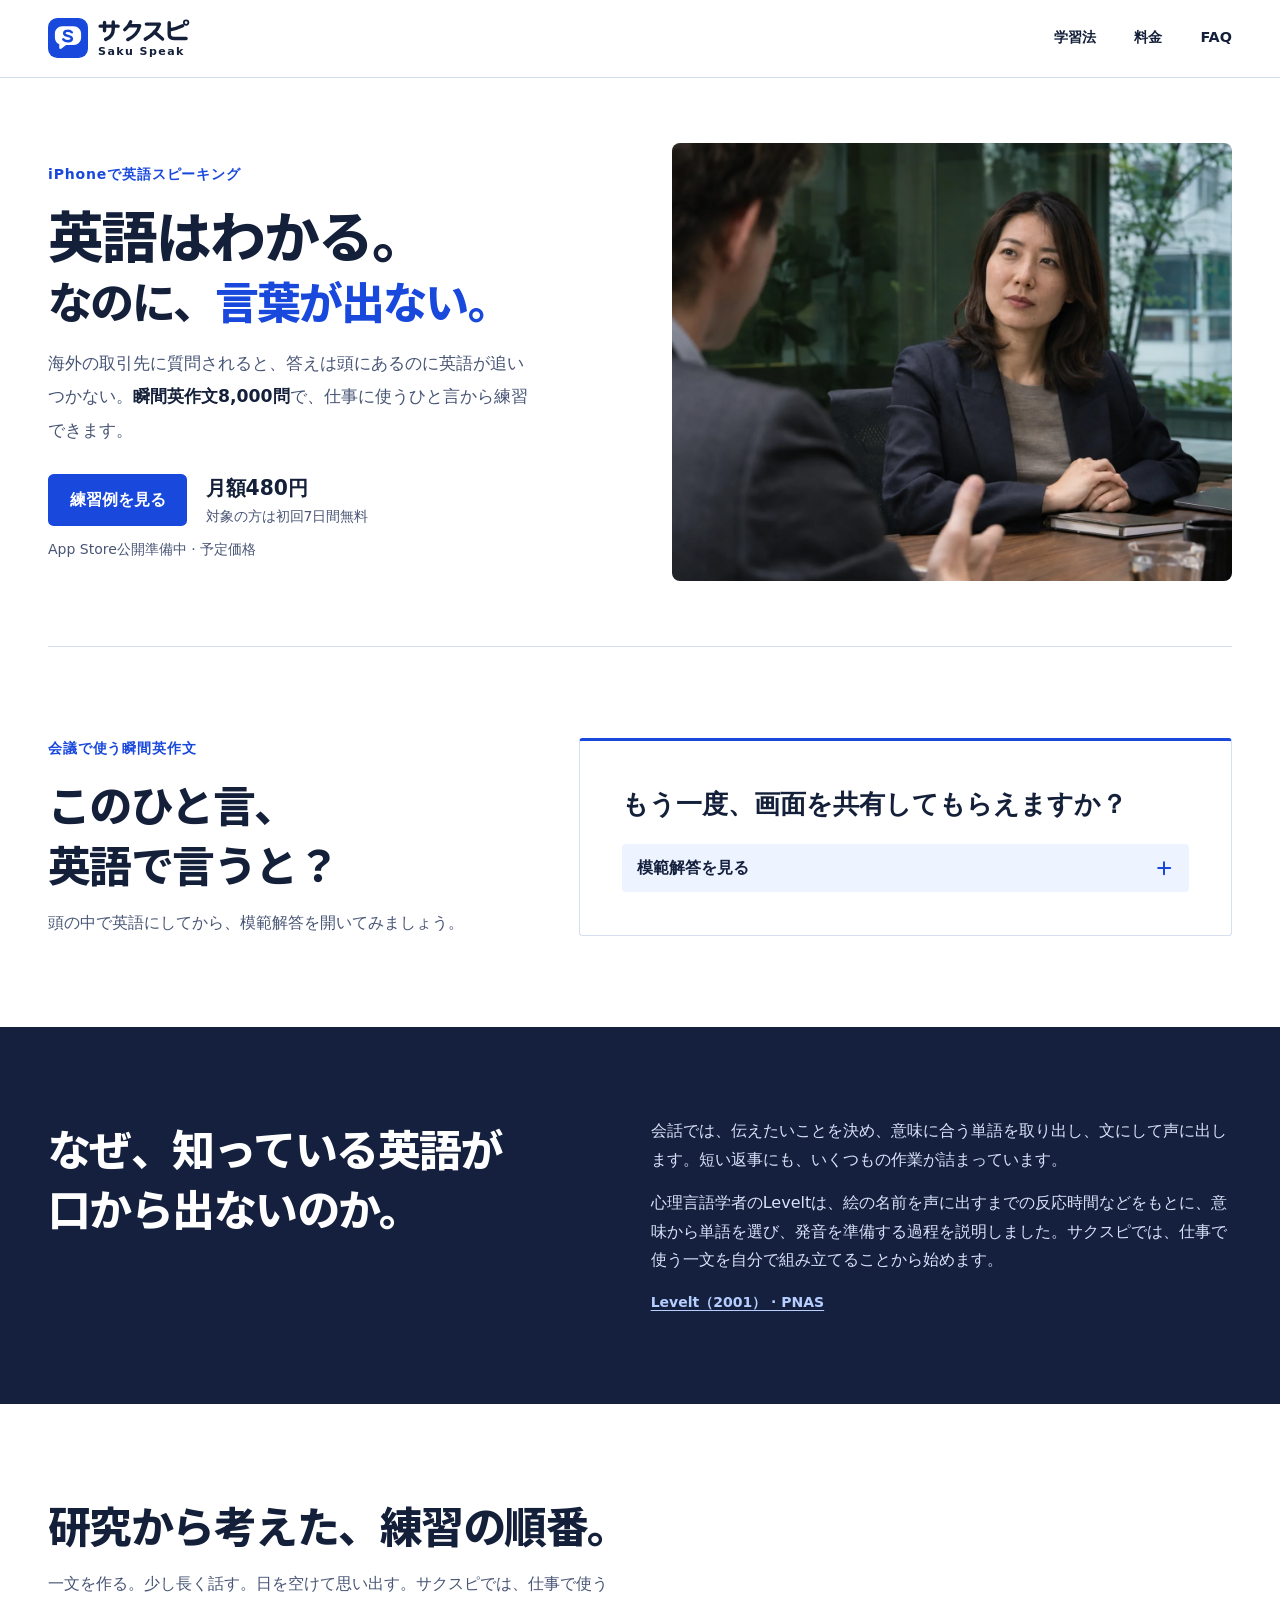
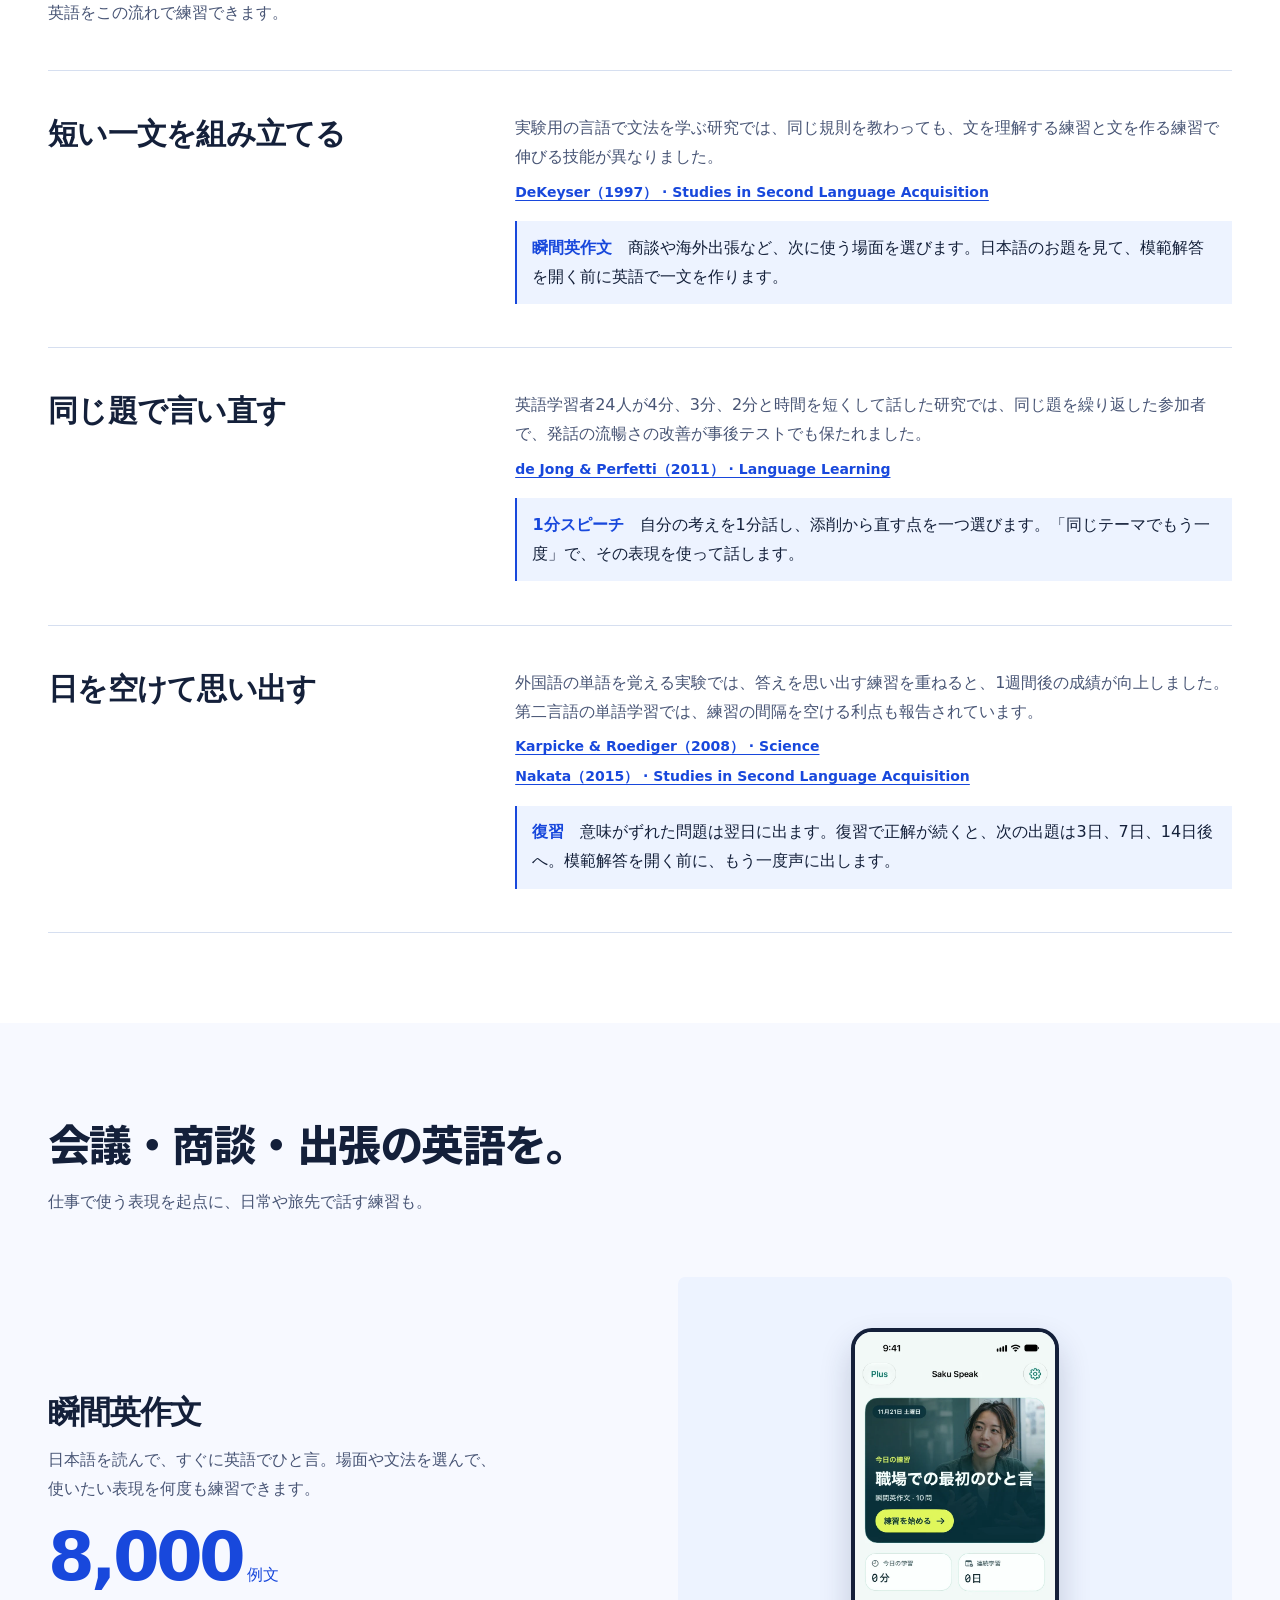
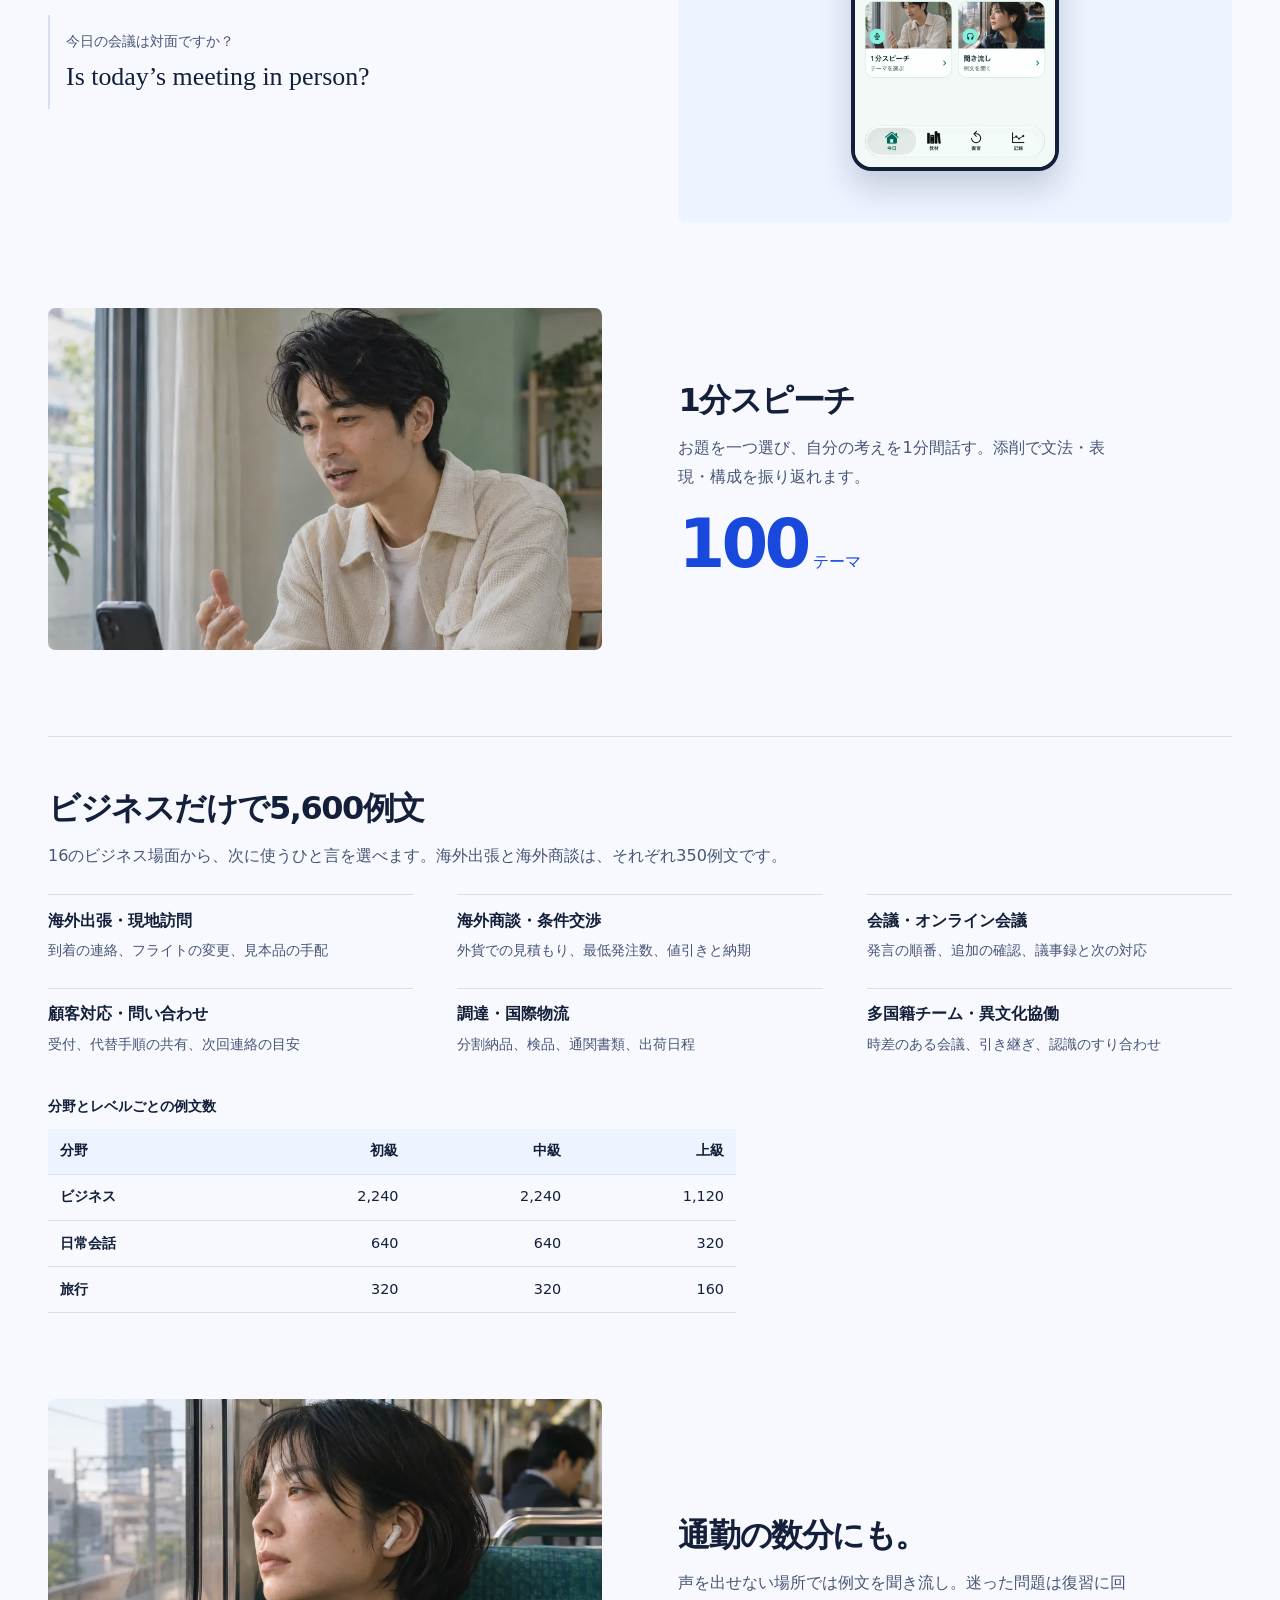
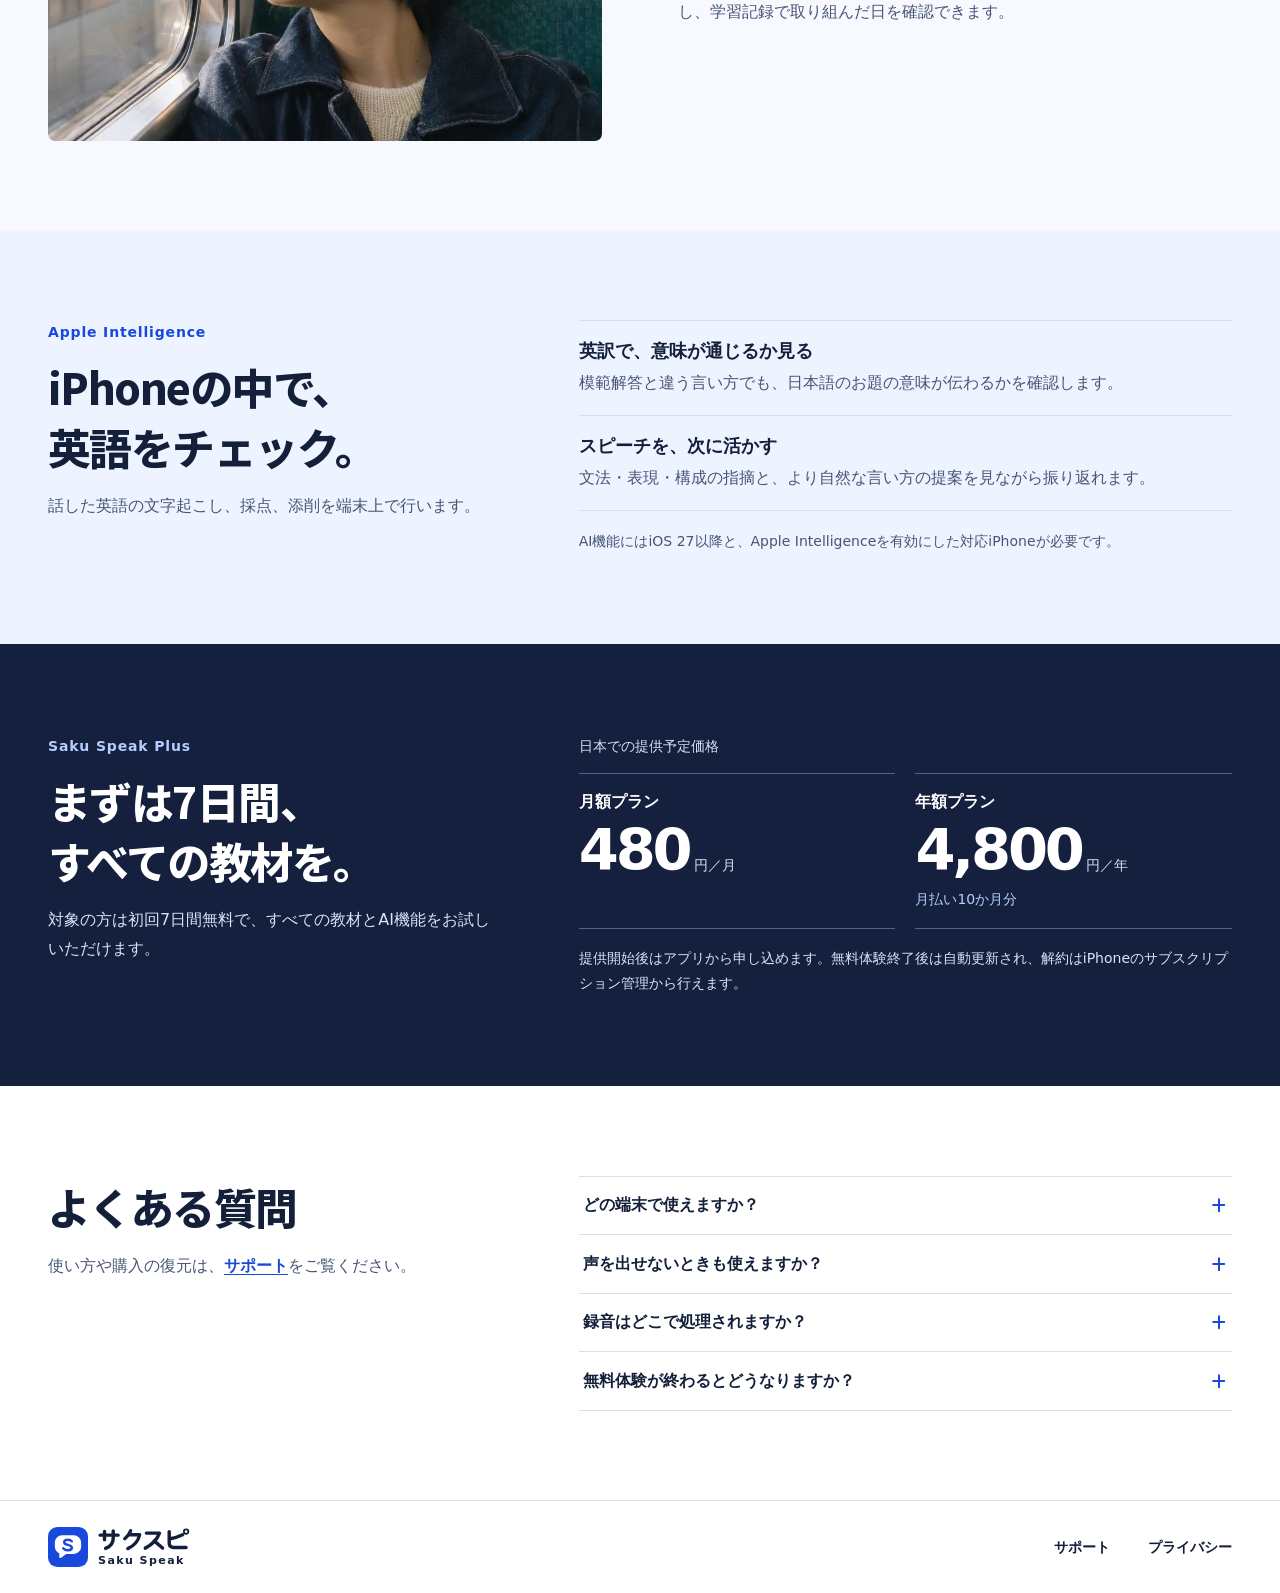
==== commit 41c740a1: "Use bold blue branding and explain the research behind practice" ====
--- a/index.html
+++ b/index.html
@@ -3,21 +3,21 @@
 <head>
   <meta charset="utf-8">
   <meta name="viewport" content="width=device-width, initial-scale=1">
-  <meta name="theme-color" content="#F7F8F3">
+  <meta name="theme-color" content="#FFFFFF">
   <title>サクスピ Saku Speak | iPhoneで英語スピーキング</title>
   <meta name="description" content="英語はわかるのに、言葉が出ない。サクスピは瞬間英作文8,000問と1分スピーチで、海外出張や商談のひと言を練習するiPhoneアプリです。">
   <link rel="canonical" href="https://ki-84.github.io/saku-speak-support/">
-  <link rel="icon" href="assets/saku-mark.svg" type="image/svg+xml">
-  <link rel="apple-touch-icon" href="assets/touch-icon.png">
-  <link rel="preload" href="assets/serif-headings.woff2" as="font" type="font/woff2" crossorigin>
-  <link rel="stylesheet" href="styles.css?v=2">
+  <link rel="icon" href="assets/saku-mark-blue.svg" type="image/svg+xml">
+  <link rel="apple-touch-icon" href="assets/touch-icon-blue.png">
+  <link rel="preload" href="assets/bold-headings.woff2" as="font" type="font/woff2" crossorigin>
+  <link rel="stylesheet" href="styles.css?v=3">
   <meta property="og:type" content="website">
   <meta property="og:locale" content="ja_JP">
   <meta property="og:site_name" content="サクスピ Saku Speak">
   <meta property="og:title" content="サクスピ | 英語はわかる。なのに、言葉が出ない。">
   <meta property="og:description" content="海外出張や商談で使うひと言を、8,000例文の瞬間英作文で練習。">
   <meta property="og:url" content="https://ki-84.github.io/saku-speak-support/">
-  <meta property="og:image" content="https://ki-84.github.io/saku-speak-support/assets/share-editorial.jpg">
+  <meta property="og:image" content="https://ki-84.github.io/saku-speak-support/assets/share-blue.jpg">
   <meta property="og:image:width" content="1200">
   <meta property="og:image:height" content="630">
   <meta property="og:image:alt" content="サクスピのロゴと商談の写真。英語はわかる。なのに、言葉が出ない。">
@@ -28,14 +28,14 @@
   <header class="site-header">
     <div class="wrap header-inner">
       <a class="wordmark" href="./" aria-current="page">
-        <img class="brand-symbol" src="assets/saku-mark.svg" width="40" height="40" alt="">
+        <img class="brand-symbol" src="assets/saku-mark-blue.svg" width="40" height="40" alt="">
         <span class="brand-name">
           <img src="assets/sakusupi-wordmark.svg" width="92" height="23" alt="サクスピ">
           <span lang="en">Saku Speak</span>
         </span>
       </a>
       <nav class="site-nav" aria-label="メイン">
-        <a href="#practice">練習例</a>
+        <a href="#method">学習法</a>
         <a href="#plans">料金</a>
         <a href="#faq">FAQ</a>
       </nav>
@@ -47,12 +47,16 @@
       <div class="wrap hero-inner">
         <div class="hero-copy">
           <p class="eyebrow">iPhoneで英語スピーキング</p>
-          <h1 id="hero-title"><span>英語はわかる。</span><span class="hero-accent">なのに、言葉が出ない。</span></h1>
-          <p class="hero-lede">海外の取引先に質問されると、答えは頭にあるのに英語が追いつかない。サクスピで、仕事に使うひと言を声に出す練習を。</p>
+          <h1 id="hero-title"><span>英語はわかる。</span><span class="hero-turn">なのに、<wbr><em>言葉が出ない。</em></span></h1>
+          <p class="hero-lede">海外の取引先に質問されると、答えは頭にあるのに英語が追いつかない。<strong>瞬間英作文8,000問</strong>で、仕事に使うひと言から練習できます。</p>
           <div class="hero-action">
-            <a class="button button-lime" href="#practice">練習例を見る</a>
-            <span class="release-note">App Store公開準備中</span>
-          </div>
+            <a class="button button-primary" href="#practice">練習例を見る</a>
+            <a class="hero-offer" href="#plans">
+              <strong>月額480円</strong>
+              <span>対象の方は初回7日間無料</span>
+            </a>
+          </div>
+          <p class="release-note">App Store公開準備中 · 予定価格</p>
         </div>
         <img class="hero-photo" src="assets/meeting-editorial.webp" width="1440" height="1080" fetchpriority="high" alt="会議室で取引先の話を聞く女性">
       </div>
@@ -80,34 +84,60 @@
       </div>
     </section>
 
-    <section class="barrier section" aria-labelledby="barrier-title">
-      <div class="wrap">
-        <div class="section-copy">
-          <h2 id="barrier-title">なぜ、会話になると<br>言葉が止まるのか。</h2>
-          <p>英文を読めば意味がわかっても、会話ではその場で返事を組み立てます。伝えたいことに合う言葉を思い出し、一文にして声に出す。その流れを、短いひと言から練習します。</p>
-        </div>
-        <ol class="speaking-steps" role="list">
-          <li>
-            <h3>使う言葉を思い出す</h3>
-            <p>画面を「共有する」と言いたいとき、知っている <span lang="en">share</span> を自分で思い出します。</p>
+    <section id="method" aria-labelledby="barrier-title">
+      <div class="barrier section">
+        <div class="wrap reason-inner">
+          <div class="section-copy">
+            <h2 id="barrier-title">なぜ、知っている英語が<br>口から出ないのか。</h2>
+          </div>
+          <div class="reason-explanation">
+            <p>会話では、伝えたいことを決め、意味に合う単語を取り出し、文にして声に出します。短い返事にも、いくつもの作業が詰まっています。</p>
+            <p>心理言語学者のLeveltは、絵の名前を声に出すまでの反応時間などをもとに、意味から単語を選び、発音を準備する過程を説明しました。サクスピでは、仕事で使う一文を自分で組み立てることから始めます。</p>
+            <p class="research-source"><a class="text-link" href="https://pmc.ncbi.nlm.nih.gov/articles/PMC60894/">Levelt（2001） · PNAS</a></p>
+          </div>
+        </div>
+      </div>
+      <div class="wrap section curriculum">
+        <div class="section-copy">
+          <h2>研究から考えた、練習の順番。</h2>
+          <p>一文を作る。少し長く話す。日を空けて思い出す。サクスピでは、仕事で使う英語をこの流れで練習できます。</p>
+        </div>
+        <ol class="research-steps" role="list">
+          <li class="research-row">
+            <h3>短い一文を組み立てる</h3>
+            <div>
+              <p>実験用の言語で文法を学ぶ研究では、同じ規則を教わっても、文を理解する練習と文を作る練習で伸びる技能が異なりました。</p>
+              <p class="research-source"><a class="text-link" href="https://www.cambridge.org/core/journals/studies-in-second-language-acquisition/article/abs/beyond-explicit-rule-learning/B71581638BF89873F61F03EA1E747E5A">DeKeyser（1997） · Studies in Second Language Acquisition</a></p>
+              <p class="research-application"><strong>瞬間英作文</strong>　商談や海外出張など、次に使う場面を選びます。日本語のお題を見て、模範解答を開く前に英語で一文を作ります。</p>
+            </div>
           </li>
-          <li>
-            <h3>相手に伝わる一文にする</h3>
-            <p>丁寧に頼みたいなら、<span lang="en">Could you</span> で始め、何をしてほしいか続けます。</p>
+          <li class="research-row">
+            <h3>同じ題で言い直す</h3>
+            <div>
+              <p>英語学習者24人が4分、3分、2分と時間を短くして話した研究では、同じ題を繰り返した参加者で、発話の流暢さの改善が事後テストでも保たれました。</p>
+              <p class="research-source"><a class="text-link" href="https://sites.pitt.edu/~perfetti/PDF/de%20Jong%20Language%20Learning.pdf">de Jong &amp; Perfetti（2011） · Language Learning</a></p>
+              <p class="research-application"><strong>1分スピーチ</strong>　自分の考えを1分話し、添削から直す点を一つ選びます。「同じテーマでもう一度」で、その表現を使って話します。</p>
+            </div>
           </li>
-          <li>
-            <h3>声に出して、言い直す</h3>
-            <p>短い会議のひと言から発話を練習。言い方が浮かばなかった文は復習に回せます。</p>
+          <li class="research-row">
+            <h3>日を空けて思い出す</h3>
+            <div>
+              <p>外国語の単語を覚える実験では、答えを思い出す練習を重ねると、1週間後の成績が向上しました。第二言語の単語学習では、練習の間隔を空ける利点も報告されています。</p>
+              <p class="research-source">
+                <a class="text-link" href="https://learninglab.psych.purdue.edu/downloads/2008/2008_Karpicke_Roediger_Science.pdf">Karpicke &amp; Roediger（2008） · Science</a>
+                <a class="text-link" href="https://doi.org/10.1017/S0272263114000825">Nakata（2015） · Studies in Second Language Acquisition</a>
+              </p>
+              <p class="research-application"><strong>復習</strong>　意味がずれた問題は翌日に出ます。復習で正解が続くと、次の出題は3日、7日、14日後へ。模範解答を開く前に、もう一度声に出します。</p>
+            </div>
           </li>
         </ol>
-        <p class="reading-note">発話のしくみについての参考 <a class="text-link" href="https://mitpress.mit.edu/9780262620895/speaking/" lang="en">Speaking: From Intention to Articulation</a></p>
       </div>
     </section>
 
     <section class="training section" aria-labelledby="training-title">
       <div class="wrap">
         <div class="section-copy">
-          <h2 id="training-title">一文から、自分の話へ。</h2>
+          <h2 id="training-title">会議・商談・出張の英語を。</h2>
           <p>仕事で使う表現を起点に、日常や旅先で話す練習も。</p>
         </div>
         <div class="training-grid">
@@ -262,7 +292,7 @@
   <footer class="site-footer">
     <div class="wrap footer-inner">
       <a class="wordmark" href="./">
-        <img class="brand-symbol" src="assets/saku-mark.svg" width="40" height="40" alt="">
+        <img class="brand-symbol" src="assets/saku-mark-blue.svg" width="40" height="40" alt="">
         <span class="brand-name">
           <img src="assets/sakusupi-wordmark.svg" width="92" height="23" alt="サクスピ">
           <span lang="en">Saku Speak</span>
--- a/styles.css
+++ b/styles.css
@@ -1,30 +1,29 @@
 @font-face {
-  font-family: "Saku Serif";
-  src: url("assets/serif-headings.woff2") format("woff2");
-  font-weight: 600;
+  font-family: "Saku Display";
+  src: url("assets/bold-headings.woff2") format("woff2");
+  font-weight: 800;
   font-style: normal;
   font-display: swap;
 }
 
 :root {
   color-scheme: light;
-  --paper: #f7f8f3;
-  --white: #fffefa;
-  --ink: #102f34;
-  --muted: #496161;
-  --accent: #075d50;
-  --dark: #0d3237;
-  --on-dark: #cfdfd9;
-  --dark-line: #5d7b77;
-  --lime: #dff75b;
-  --soft: #e8efe9;
-  --line: #cedbd3;
+  --white: #ffffff;
+  --ink: #14203a;
+  --muted: #485575;
+  --accent: #1848dc;
+  --dark: #14203e;
+  --on-dark: #d9e2f9;
+  --dark-line: #536487;
+  --on-dark-accent: #b5cdff;
+  --soft: #edf3ff;
+  --line: #d6dff0;
   --body-font: system-ui, -apple-system, "Hiragino Sans", "Yu Gothic", Meiryo, sans-serif;
-  --heading-font: "Saku Serif", "Hiragino Mincho ProN", "Yu Mincho", serif;
+  --heading-font: "Saku Display", var(--body-font);
   font-family: var(--body-font);
   line-height: 1.8;
   color: var(--ink);
-  background: var(--paper);
+  background: var(--white);
 }
 
 *, *::before, *::after { box-sizing: border-box; }
@@ -32,7 +31,7 @@
 img { display: block; max-width: 100%; height: auto; }
 a { color: inherit; }
 h1, h2, h3 { line-height: 1.4; }
-h1, h2 { font-family: var(--heading-font); font-weight: 600; letter-spacing: -.038em; }
+h1, h2 { font-family: var(--heading-font); font-weight: 800; letter-spacing: -.035em; }
 p { overflow-wrap: break-word; }
 section[id], #main { scroll-margin-top: 5.75rem; }
 main:focus { outline: none; }
@@ -44,7 +43,7 @@
   position: sticky;
   top: 0;
   z-index: 5;
-  background: var(--paper);
+  background: var(--white);
   border-bottom: 1px solid var(--line);
 }
 .header-inner, .footer-inner {
@@ -99,10 +98,10 @@
 }
 .skip-link:focus { transform: none; }
 
-.hero { padding-block: clamp(2.6rem, 5.7vw, 5.5rem); }
+.hero { padding-block: clamp(2.25rem, 5.1vw, 5rem); }
 .hero-inner {
   display: grid;
-  grid-template-columns: minmax(0, .94fr) minmax(0, 1.06fr);
+  grid-template-columns: minmax(0, 1fr) minmax(0, 1fr);
   align-items: center;
   gap: clamp(1.8rem, 5vw, 4.5rem);
 }
@@ -113,20 +112,22 @@
   letter-spacing: .06em;
 }
 .hero h1 {
-  margin-top: 1.05rem;
-  font-size: clamp(1.95rem, 3.28vw, 3.3rem);
-  line-height: 1.4;
-}
-.hero h1 span { display: block; }
-.hero-accent { color: var(--accent); }
+  margin-top: .85rem;
+  font-size: clamp(2.1rem, 4.35vw, 4.1rem);
+  line-height: 1.2;
+}
+.hero h1 > span { display: block; }
+.hero-turn { margin-top: .15em; font-size: .79em; }
+.hero-turn em { display: inline-block; color: var(--accent); font-style: normal; }
 .hero-lede {
-  margin-top: 1.45rem;
-  max-width: 28rem;
+  margin-top: 1.25rem;
+  max-width: 30rem;
   color: var(--muted);
   line-height: 1.95;
   font-size: clamp(1rem, 1.35vw, 1.125rem);
   text-wrap: pretty;
 }
+.hero-lede strong { color: var(--ink); }
 .hero-action {
   display: flex;
   align-items: center;
@@ -144,9 +145,18 @@
   font-weight: 750;
   text-decoration: none;
 }
-.button-lime { background: var(--lime); color: var(--ink); }
-.button-lime:hover { background: #cfeb48; }
-.release-note { color: var(--muted); font-size: .875rem; }
+.button-primary { background: var(--accent); color: var(--white); }
+.button-primary:hover { background: #103bbd; }
+.hero-offer {
+  display: grid;
+  gap: .12rem;
+  line-height: 1.45;
+  text-decoration: none;
+}
+.hero-offer strong { font-size: 1.27rem; font-weight: 800; }
+.hero-offer span, .release-note { color: var(--muted); font-size: .875rem; }
+.hero-offer:hover strong { color: var(--accent); text-decoration: underline; text-underline-offset: .2em; }
+.release-note { margin-top: .67rem; }
 .hero-photo {
   width: 100%;
   aspect-ratio: 1.28;
@@ -159,7 +169,7 @@
 .section-copy h2 { font-size: clamp(1.9rem, 3.35vw, 3.1rem); }
 .section-copy .eyebrow { margin-bottom: .7rem; }
 .section-copy p:not(.eyebrow) { margin-top: 1rem; color: var(--muted); max-width: 35rem; }
-.practice, .on-device-inner, .faq-inner, .plans-inner {
+.practice, .reason-inner, .on-device-inner, .faq-inner, .plans-inner {
   display: grid;
   align-items: start;
   grid-template-columns: .82fr 1.18fr;
@@ -191,7 +201,7 @@
   color: var(--dark);
   font-weight: 690;
 }
-.practice-answer summary:hover { background: #dbe9df; }
+.practice-answer summary:hover { background: #dde8ff; }
 .answer-hide, details[open] .answer-show { display: none; }
 details[open] .answer-hide { display: inline; }
 .answer-body { margin-top: 1rem; color: var(--muted); }
@@ -218,24 +228,38 @@
 details[open] .disclosure-icon::after { display: none; }
 
 .barrier, .plans { background: var(--dark); color: var(--white); }
-:is(.barrier, .plans) :focus-visible { outline-color: var(--lime); }
+:is(.barrier, .plans) :focus-visible { outline-color: var(--on-dark-accent); }
 :is(.barrier, .plans) .section-copy p:not(.eyebrow) { color: var(--on-dark); }
-.barrier .section-copy p:not(.eyebrow) { max-width: 40rem; }
-.speaking-steps {
-  display: grid;
-  grid-template-columns: repeat(3, minmax(0, 1fr));
-  gap: clamp(1.3rem, 4vw, 3.45rem);
+.reason-inner { grid-template-columns: .95fr 1.05fr; }
+.reason-explanation { color: var(--on-dark); }
+.reason-explanation > p + p { margin-top: .9rem; }
+.research-steps {
   padding: 0;
-  margin: 2.4rem 0 0;
+  margin: clamp(1.5rem, 4vw, 2.65rem) 0 0;
   list-style: none;
 }
-.speaking-steps li { padding-top: 1.05rem; border-top: 1px solid var(--dark-line); }
-.speaking-steps h3 { font-size: 1.13rem; font-weight: 650; }
-.speaking-steps p { margin-top: .55rem; color: var(--on-dark); }
-.reading-note { margin-top: 1.65rem; color: var(--on-dark); font-size: .875rem; }
-.reading-note .text-link { color: inherit; }
-
-.training { background: var(--white); }
+.research-row {
+  display: grid;
+  grid-template-columns: .72fr 1.28fr;
+  gap: clamp(.55rem, 5vw, 4.3rem);
+  border-top: 1px solid var(--line);
+  padding-block: clamp(1.35rem, 3.6vw, 2.7rem);
+}
+.research-row:last-child { border-bottom: 1px solid var(--line); }
+.research-row h3 { font-size: clamp(1.25rem, 2.35vw, 1.85rem); font-weight: 750; letter-spacing: -.025em; }
+.research-row p { color: var(--muted); }
+.research-source { display: flex; flex-wrap: wrap; gap: .3rem 1rem; margin-top: .5rem; font-size: .875rem; }
+.barrier .research-source a { color: var(--on-dark-accent); }
+.research-row .research-application {
+  margin-top: 1rem;
+  padding: .8rem .95rem;
+  border-left: 2px solid var(--accent);
+  background: var(--soft);
+  color: var(--ink);
+}
+.research-application strong { color: var(--accent); }
+
+.training { background: #f7f9ff; }
 .training-grid { display: grid; gap: clamp(2.4rem, 6.7vw, 6.5rem); margin-top: clamp(1.8rem, 5vw, 3.75rem); }
 .training-card, .habit {
   display: grid;
@@ -252,10 +276,10 @@
 .training-content > p:not(.training-count), .habit p { margin-top: .7rem; color: var(--muted); max-width: 28rem; }
 .training-count { margin-top: 1.1rem; color: var(--accent); }
 .training-count strong, .plan-price strong {
-  font-family: Georgia, serif;
+  font-family: var(--body-font);
   font-size: clamp(2.75rem, 5.25vw, 4.4rem);
-  font-weight: 500;
-  letter-spacing: -.06em;
+  font-weight: 790;
+  letter-spacing: -.055em;
   line-height: 1.05;
   font-variant-numeric: lining-nums;
 }
@@ -267,14 +291,14 @@
   place-items: center;
   padding: clamp(1.5rem, 4vw, 3.5rem);
   min-height: 26rem;
-  background: linear-gradient(140deg, #ecf1e9, #d4e3db);
+  background: var(--soft);
   border-radius: .45rem;
 }
 .app-visual img {
   width: min(58%, 13rem);
-  border: 4px solid #203635;
+  border: 4px solid var(--ink);
   border-radius: 1.3rem;
-  box-shadow: 0 1rem 2rem #153c3437;
+  box-shadow: 0 1rem 2rem #17294d33;
 }
 .speech-photo, .habit img {
   width: 100%;
@@ -314,12 +338,12 @@
 .level-table th:first-child { text-align: left; }
 
 .on-device { background: var(--soft); }
-.ai-details { border-top: 1px solid #b1c5bc; }
-.ai-details > div { padding-block: 1.05rem; border-bottom: 1px solid #b1c5bc; }
+.ai-details { border-top: 1px solid var(--line); }
+.ai-details > div { padding-block: 1.05rem; border-bottom: 1px solid var(--line); }
 .ai-details h3 { font-size: 1.13rem; font-weight: 700; }
 .ai-details p { color: var(--muted); margin-top: .4rem; }
 .ai-details .ai-requirement { font-size: .875rem; margin-top: 1.15rem; }
-.plans .eyebrow { color: var(--lime); }
+.plans .eyebrow { color: var(--on-dark-accent); }
 .plan-status, .plan-note { color: var(--on-dark); font-size: .875rem; }
 .plan-status { margin-bottom: .85rem; }
 .plan-grid { display: grid; grid-template-columns: minmax(0, 1fr) minmax(0, 1fr); gap: 1.25rem; }
@@ -328,7 +352,7 @@
 .plan-price { margin-top: .55rem; white-space: nowrap; }
 .plan-price strong { font-size: clamp(2.3rem, 4.5vw, 4rem); }
 .plan-price span { color: var(--on-dark); font-size: .9rem; }
-.plan-comparison { margin-top: .32rem; color: var(--lime); font-size: .875rem; }
+.plan-comparison { margin-top: .32rem; color: var(--on-dark-accent); font-size: .875rem; }
 .plan-note { margin-top: 1.05rem; }
 
 .questions { border-top: 1px solid var(--line); }
@@ -359,15 +383,15 @@
   .site-nav { gap: .9rem; }
   .site-nav a { font-size: .875rem; }
   .hero-inner { grid-template-columns: 1fr; gap: 1.65rem; }
-  .hero h1 { font-size: clamp(1.55rem, 8.25vw, 3.15rem); margin-top: .7rem; }
+  .hero h1 { font-size: clamp(1.95rem, 10vw, 4rem); margin-top: .7rem; }
   .hero-lede, .hero-action { margin-top: 1rem; }
   .hero-photo { aspect-ratio: 1.5; }
-  .practice, .on-device-inner, .faq-inner, .plans-inner, .training-card, .habit {
+  .practice, .reason-inner, .on-device-inner, .faq-inner, .plans-inner, .training-card, .habit {
     grid-template-columns: 1fr;
     gap: 1.4rem;
   }
   .training-content { padding-block: 0; }
-  .speaking-steps { grid-template-columns: 1fr; gap: 1.2rem; margin-top: 1.75rem; }
+  .research-row { grid-template-columns: 1fr; }
   .app-visual { min-height: 0; padding: 1.5rem; }
   .app-visual img { width: min(61%, 12rem); }
   .speech-card .training-content { grid-row: 1; }
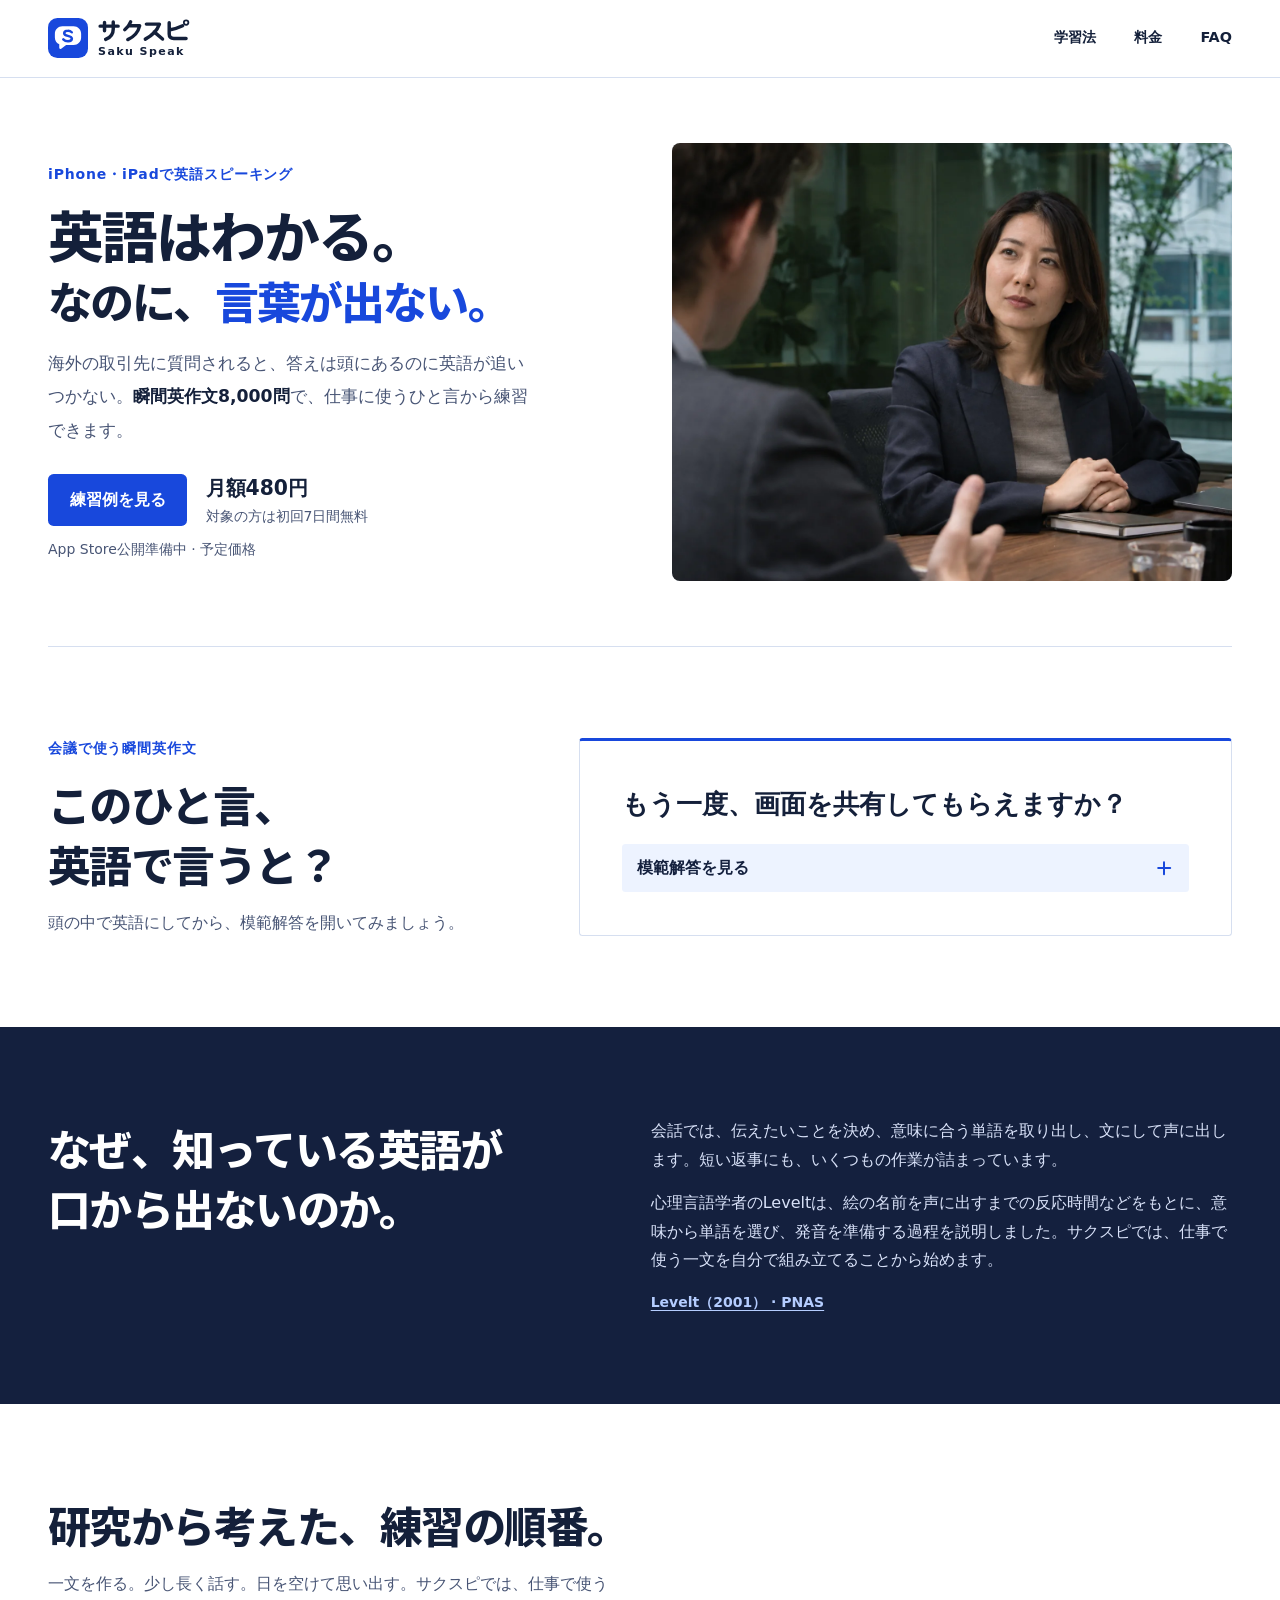
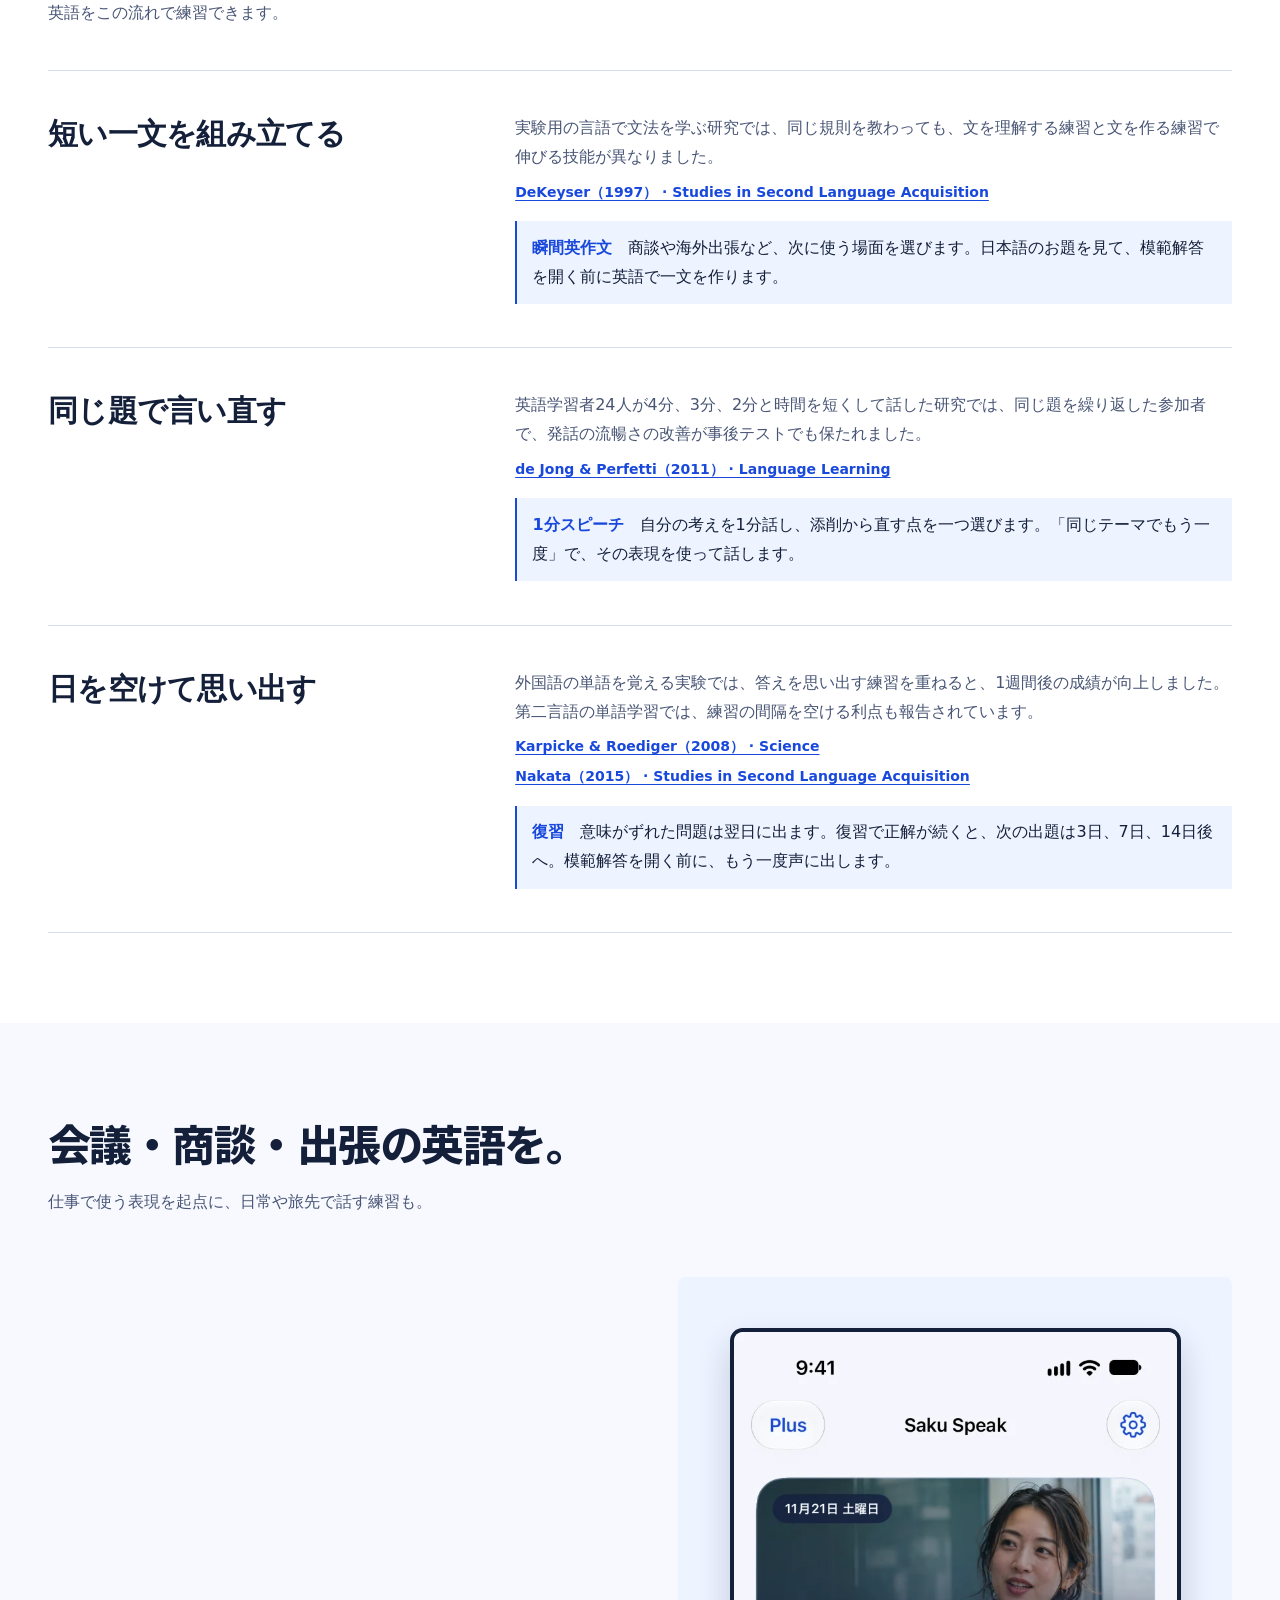
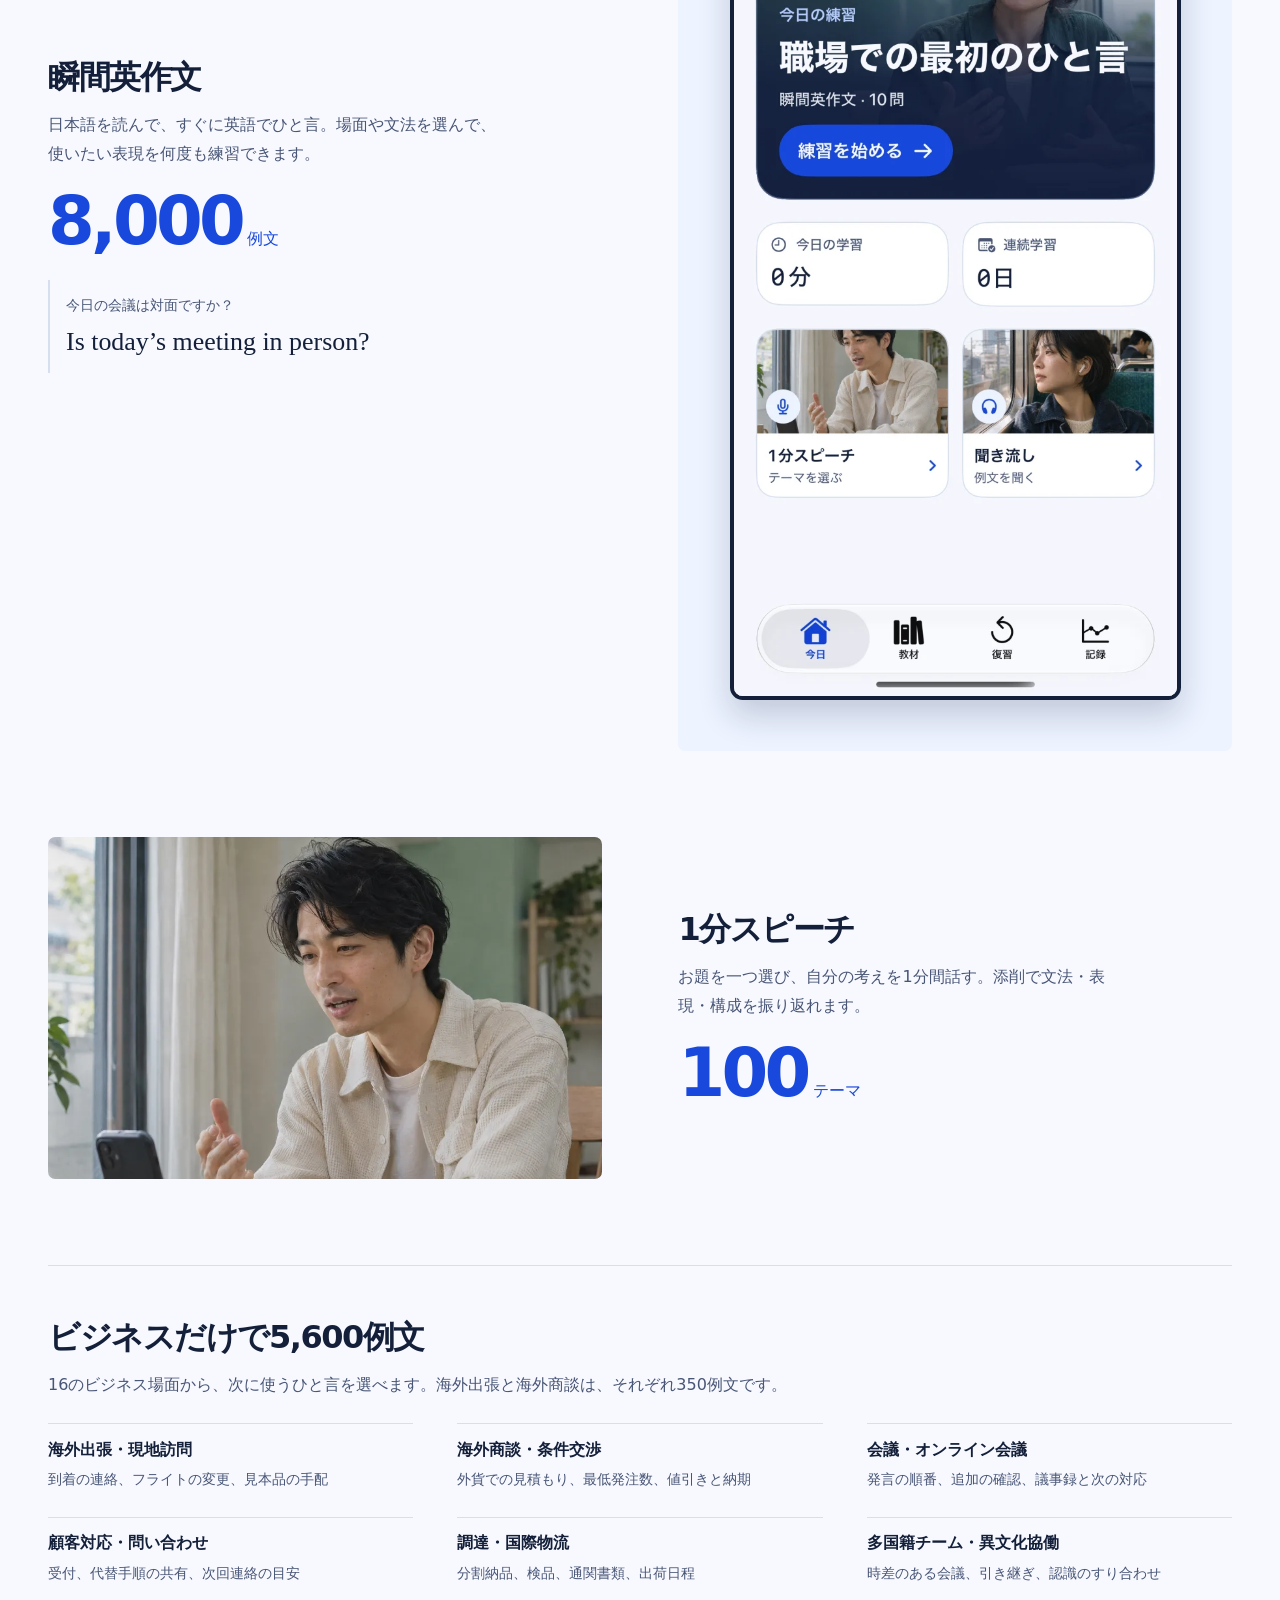
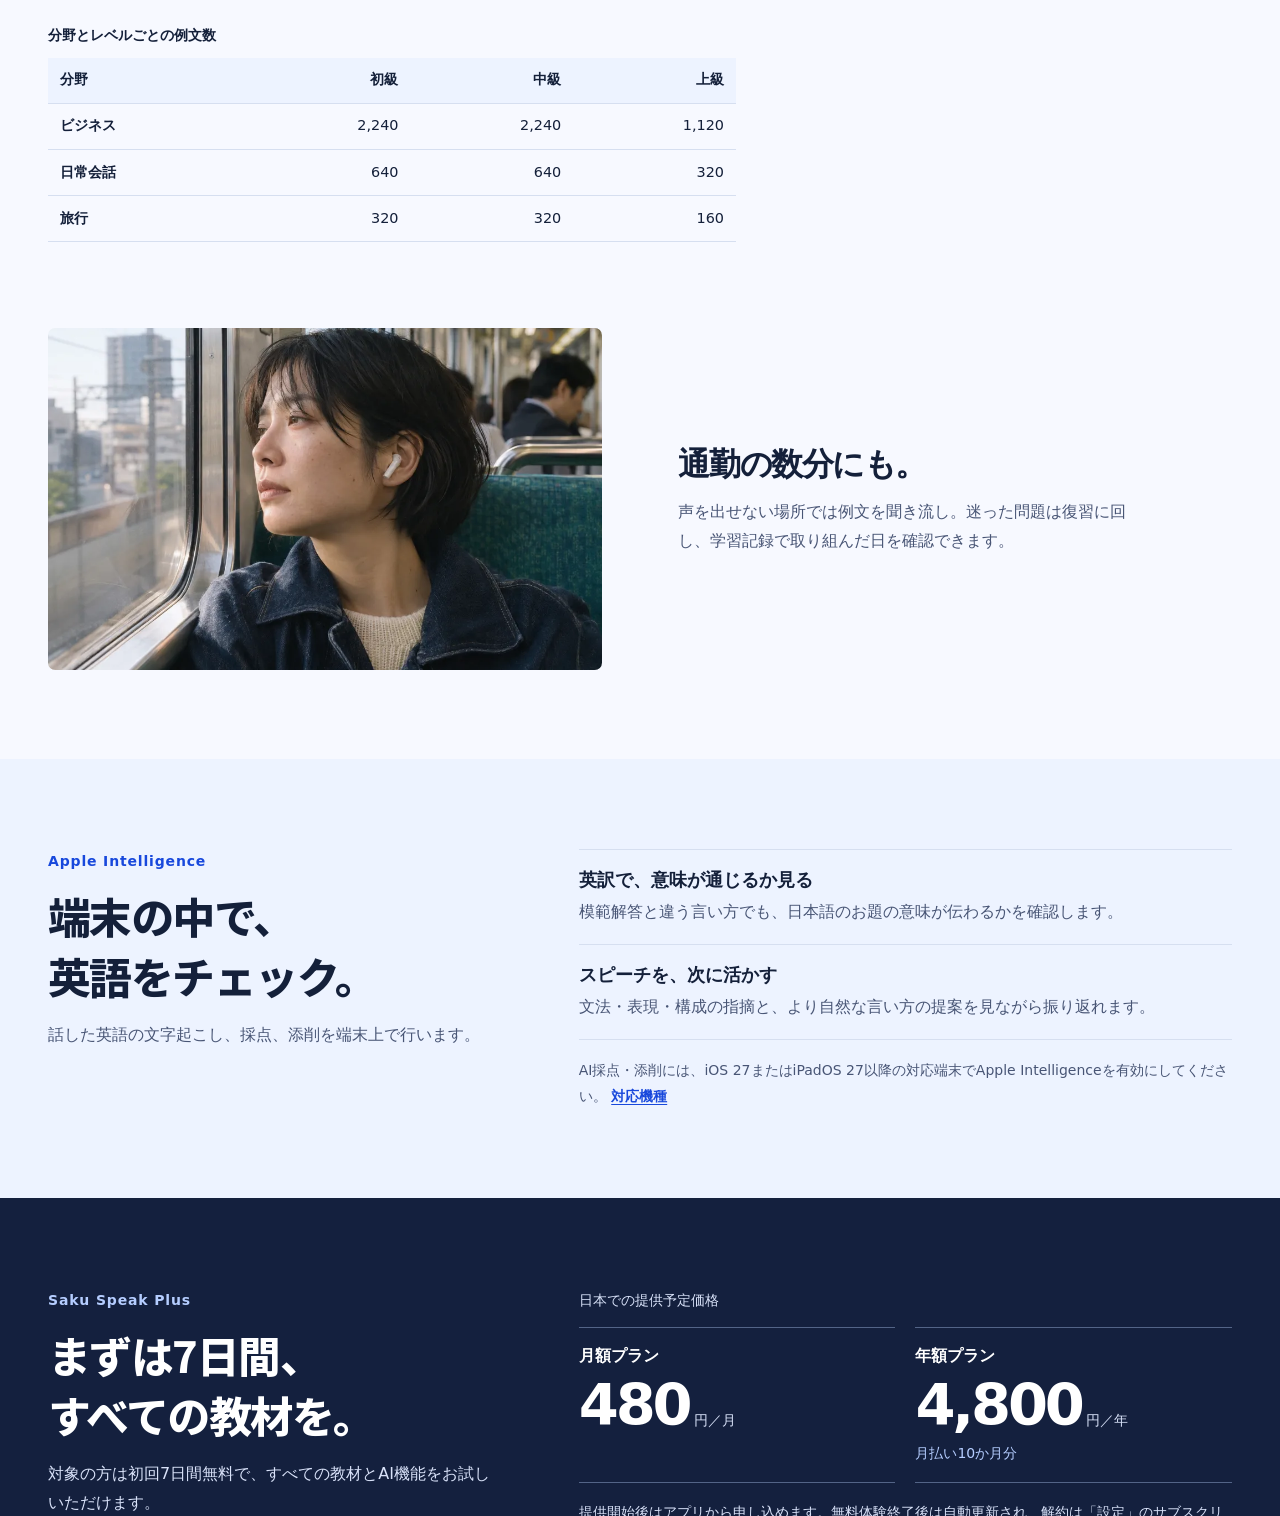
==== commit 5a0a604e: "Show the iPhone and iPad app" ====
--- a/index.html
+++ b/index.html
@@ -4,20 +4,20 @@
   <meta charset="utf-8">
   <meta name="viewport" content="width=device-width, initial-scale=1">
   <meta name="theme-color" content="#FFFFFF">
-  <title>サクスピ Saku Speak | iPhoneで英語スピーキング</title>
-  <meta name="description" content="英語はわかるのに、言葉が出ない。サクスピは瞬間英作文8,000問と1分スピーチで、海外出張や商談のひと言を練習するiPhoneアプリです。">
+  <title>サクスピ Saku Speak | iPhone・iPadで英語スピーキング</title>
+  <meta name="description" content="英語はわかるのに、言葉が出ない。サクスピは瞬間英作文8,000問と1分スピーチで、海外出張や商談のひと言を練習するiPhone・iPadアプリです。">
   <link rel="canonical" href="https://ki-84.github.io/saku-speak-support/">
   <link rel="icon" href="assets/saku-mark-blue.svg" type="image/svg+xml">
   <link rel="apple-touch-icon" href="assets/touch-icon-blue.png">
   <link rel="preload" href="assets/bold-headings.woff2" as="font" type="font/woff2" crossorigin>
-  <link rel="stylesheet" href="styles.css?v=3">
+  <link rel="stylesheet" href="styles.css?v=5">
   <meta property="og:type" content="website">
   <meta property="og:locale" content="ja_JP">
   <meta property="og:site_name" content="サクスピ Saku Speak">
   <meta property="og:title" content="サクスピ | 英語はわかる。なのに、言葉が出ない。">
   <meta property="og:description" content="海外出張や商談で使うひと言を、8,000例文の瞬間英作文で練習。">
   <meta property="og:url" content="https://ki-84.github.io/saku-speak-support/">
-  <meta property="og:image" content="https://ki-84.github.io/saku-speak-support/assets/share-blue.jpg">
+  <meta property="og:image" content="https://ki-84.github.io/saku-speak-support/assets/share-universal.jpg">
   <meta property="og:image:width" content="1200">
   <meta property="og:image:height" content="630">
   <meta property="og:image:alt" content="サクスピのロゴと商談の写真。英語はわかる。なのに、言葉が出ない。">
@@ -46,9 +46,9 @@
     <section class="hero" aria-labelledby="hero-title">
       <div class="wrap hero-inner">
         <div class="hero-copy">
-          <p class="eyebrow">iPhoneで英語スピーキング</p>
+          <p class="eyebrow">iPhone・iPadで英語スピーキング</p>
           <h1 id="hero-title"><span>英語はわかる。</span><span class="hero-turn">なのに、<wbr><em>言葉が出ない。</em></span></h1>
-          <p class="hero-lede">海外の取引先に質問されると、答えは頭にあるのに英語が追いつかない。<strong>瞬間英作文8,000問</strong>で、仕事に使うひと言から練習できます。</p>
+          <p class="hero-lede">海外の取引先に質問されると、答えは頭にあるのに英語が追いつかない。<strong>瞬間英作文<span>8,000問</span></strong>で、仕事に使うひと言から練習できます。</p>
           <div class="hero-action">
             <a class="button button-primary" href="#practice">練習例を見る</a>
             <a class="hero-offer" href="#plans">
@@ -152,7 +152,10 @@
               </div>
             </div>
             <figure class="app-visual">
-              <img src="assets/app-home.webp" width="680" height="1478" loading="lazy" alt="サクスピのホーム画面。瞬間英作文、1分スピーチ、聞き流しを選べます。">
+              <picture>
+                <source media="(min-width: 900px)" srcset="assets/app-home-blue-ipad.webp" width="1100" height="825">
+                <img src="assets/app-home-blue-iphone.webp" width="680" height="1479" loading="lazy" alt="サクスピのホーム画面。瞬間英作文、1分スピーチ、聞き流しを選べます。">
+              </picture>
             </figure>
           </article>
           <article class="training-card speech-card">
@@ -219,7 +222,7 @@
       <div class="wrap on-device-inner">
         <div class="section-copy">
           <p class="eyebrow">Apple Intelligence</p>
-          <h2 id="ai-title">iPhoneの中で、<br>英語をチェック。</h2>
+          <h2 id="ai-title">端末の中で、<br>英語をチェック。</h2>
           <p>話した英語の文字起こし、採点、添削を端末上で行います。</p>
         </div>
         <div class="ai-details">
@@ -231,7 +234,7 @@
             <h3>スピーチを、次に活かす</h3>
             <p>文法・表現・構成の指摘と、より自然な言い方の提案を見ながら振り返れます。</p>
           </div>
-          <p class="ai-requirement">AI機能にはiOS 27以降と、Apple Intelligenceを有効にした対応iPhoneが必要です。</p>
+          <p class="ai-requirement">AI採点・添削には、iOS 27またはiPadOS 27以降の対応端末でApple Intelligenceを有効にしてください。 <a class="text-link" href="https://support.apple.com/ja-jp/121115">対応機種</a></p>
         </div>
       </div>
     </section>
@@ -256,7 +259,7 @@
               <p class="plan-comparison">月払い10か月分</p>
             </article>
           </div>
-          <p class="plan-note">提供開始後はアプリから申し込めます。無料体験終了後は自動更新され、解約はiPhoneのサブスクリプション管理から行えます。</p>
+          <p class="plan-note">提供開始後はアプリから申し込めます。無料体験終了後は自動更新され、解約は「設定」のサブスクリプション管理から行えます。</p>
         </div>
       </div>
     </section>
@@ -270,7 +273,7 @@
         <div class="questions">
           <details>
             <summary>どの端末で使えますか？<span class="disclosure-icon" aria-hidden="true"></span></summary>
-            <p>iOS 27以降のiPhone向けです。AIによる採点・添削を使うには、対応するiPhoneでApple Intelligenceを有効にしてください。</p>
+            <p>iOS 27以降のiPhoneと、iPadOS 27以降のiPadで使えます。iPadは縦でも横でも練習できます。AI採点・添削には対応端末でApple Intelligenceを有効にしてください。</p>
           </details>
           <details>
             <summary>声を出せないときも使えますか？<span class="disclosure-icon" aria-hidden="true"></span></summary>
@@ -278,11 +281,11 @@
           </details>
           <details>
             <summary>録音はどこで処理されますか？<span class="disclosure-icon" aria-hidden="true"></span></summary>
-            <p>文字起こしとAIによる添削はiPhone上で行います。スピーチ録音の再生・削除は学習記録から行えます。詳しくは<a class="text-link" href="privacy.html">プライバシー</a>をご覧ください。</p>
+            <p>文字起こしとAIによる添削は、練習に使っている端末上で行います。スピーチ録音の再生・削除は学習記録から行えます。詳しくは<a class="text-link" href="privacy.html">プライバシー</a>をご覧ください。</p>
           </details>
           <details>
             <summary>無料体験が終わるとどうなりますか？<span class="disclosure-icon" aria-hidden="true"></span></summary>
-            <p>無料期間の終了後は、選択したプランに自動で移行します。プランの確認と解約はiPhoneのサブスクリプション管理から行えます。</p>
+            <p>無料期間の終了後は、選択したプランに自動で移行します。プランの確認と解約は、端末の「設定」のサブスクリプション管理から行えます。</p>
           </details>
         </div>
       </div>
--- a/styles.css
+++ b/styles.css
@@ -128,6 +128,7 @@
   text-wrap: pretty;
 }
 .hero-lede strong { color: var(--ink); }
+.hero-lede strong span { white-space: nowrap; }
 .hero-action {
   display: flex;
   align-items: center;
@@ -294,11 +295,16 @@
   background: var(--soft);
   border-radius: .45rem;
 }
+.app-visual picture { width: 100%; }
 .app-visual img {
   width: min(58%, 13rem);
+  margin-inline: auto;
   border: 4px solid var(--ink);
   border-radius: 1.3rem;
   box-shadow: 0 1rem 2rem #17294d33;
+}
+@media (min-width: 900px) {
+  .app-visual img { width: 100%; border-radius: .8rem; }
 }
 .speech-photo, .habit img {
   width: 100%;
